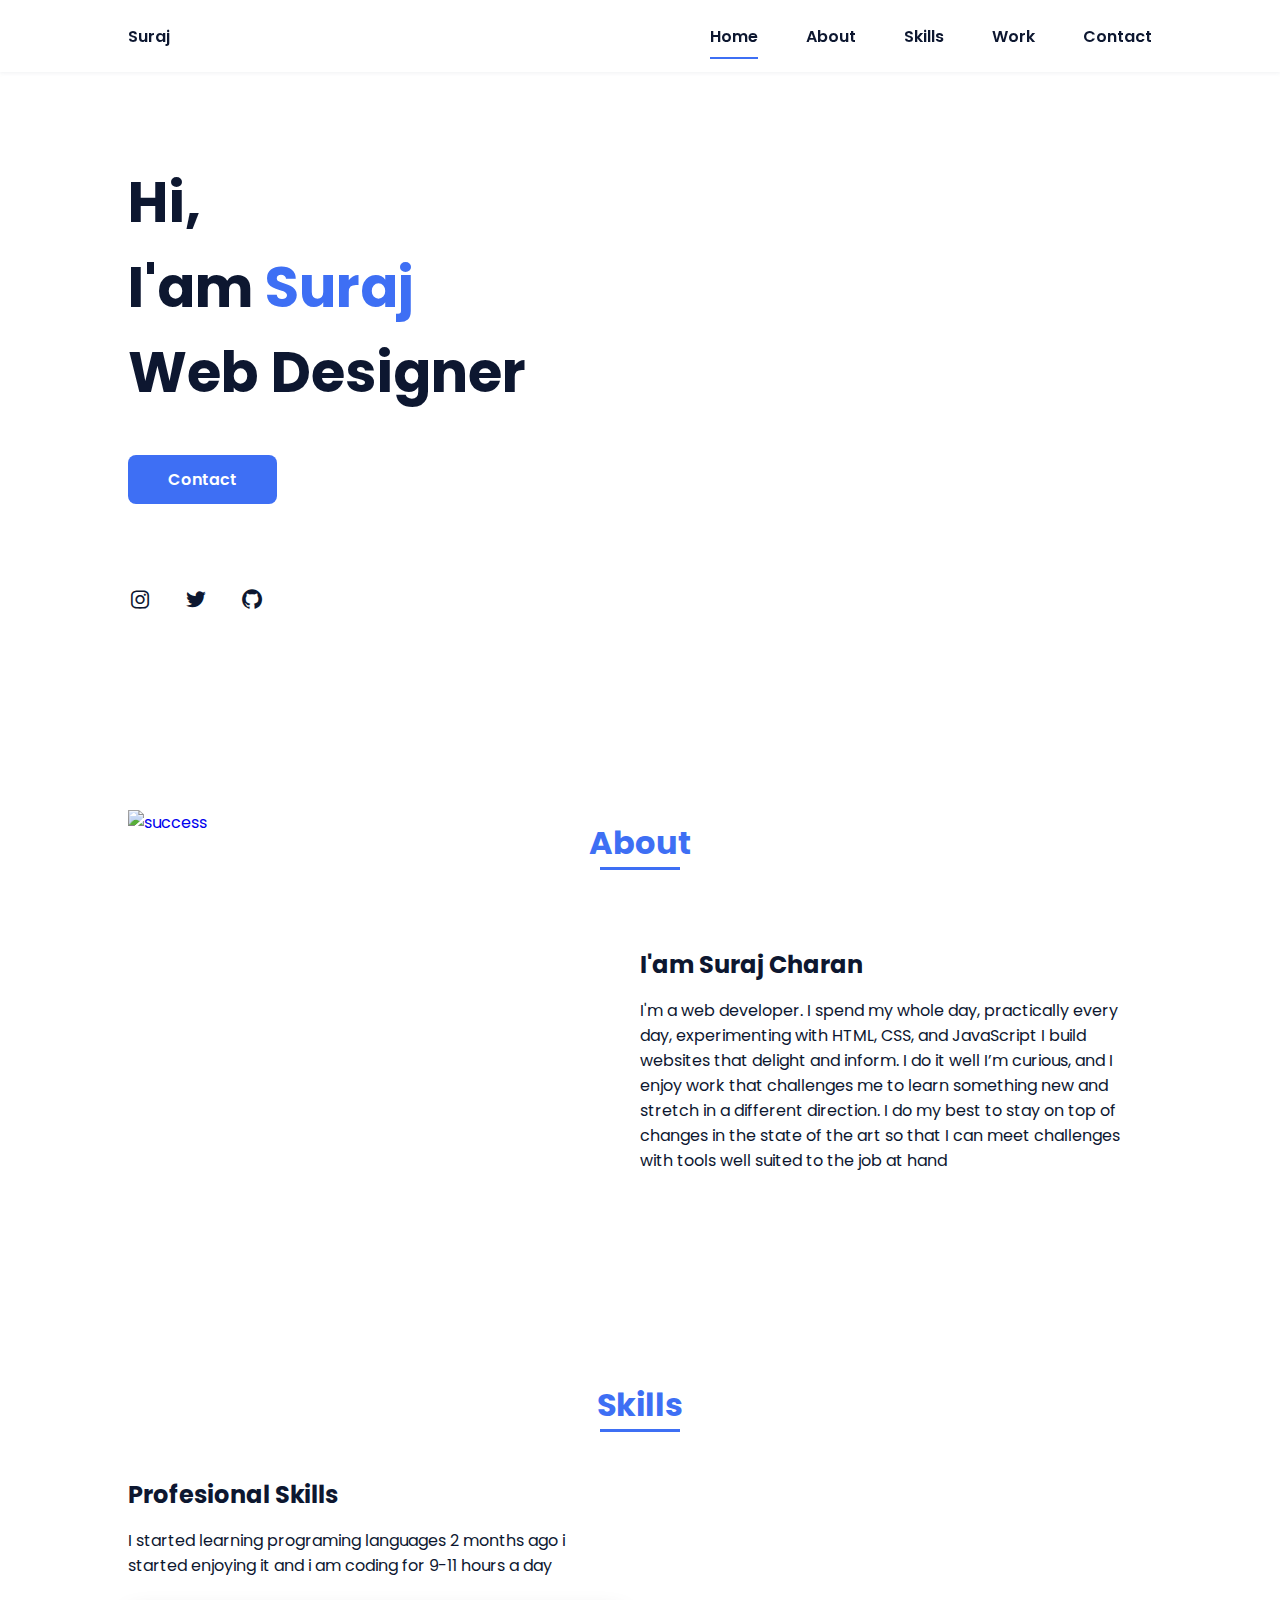
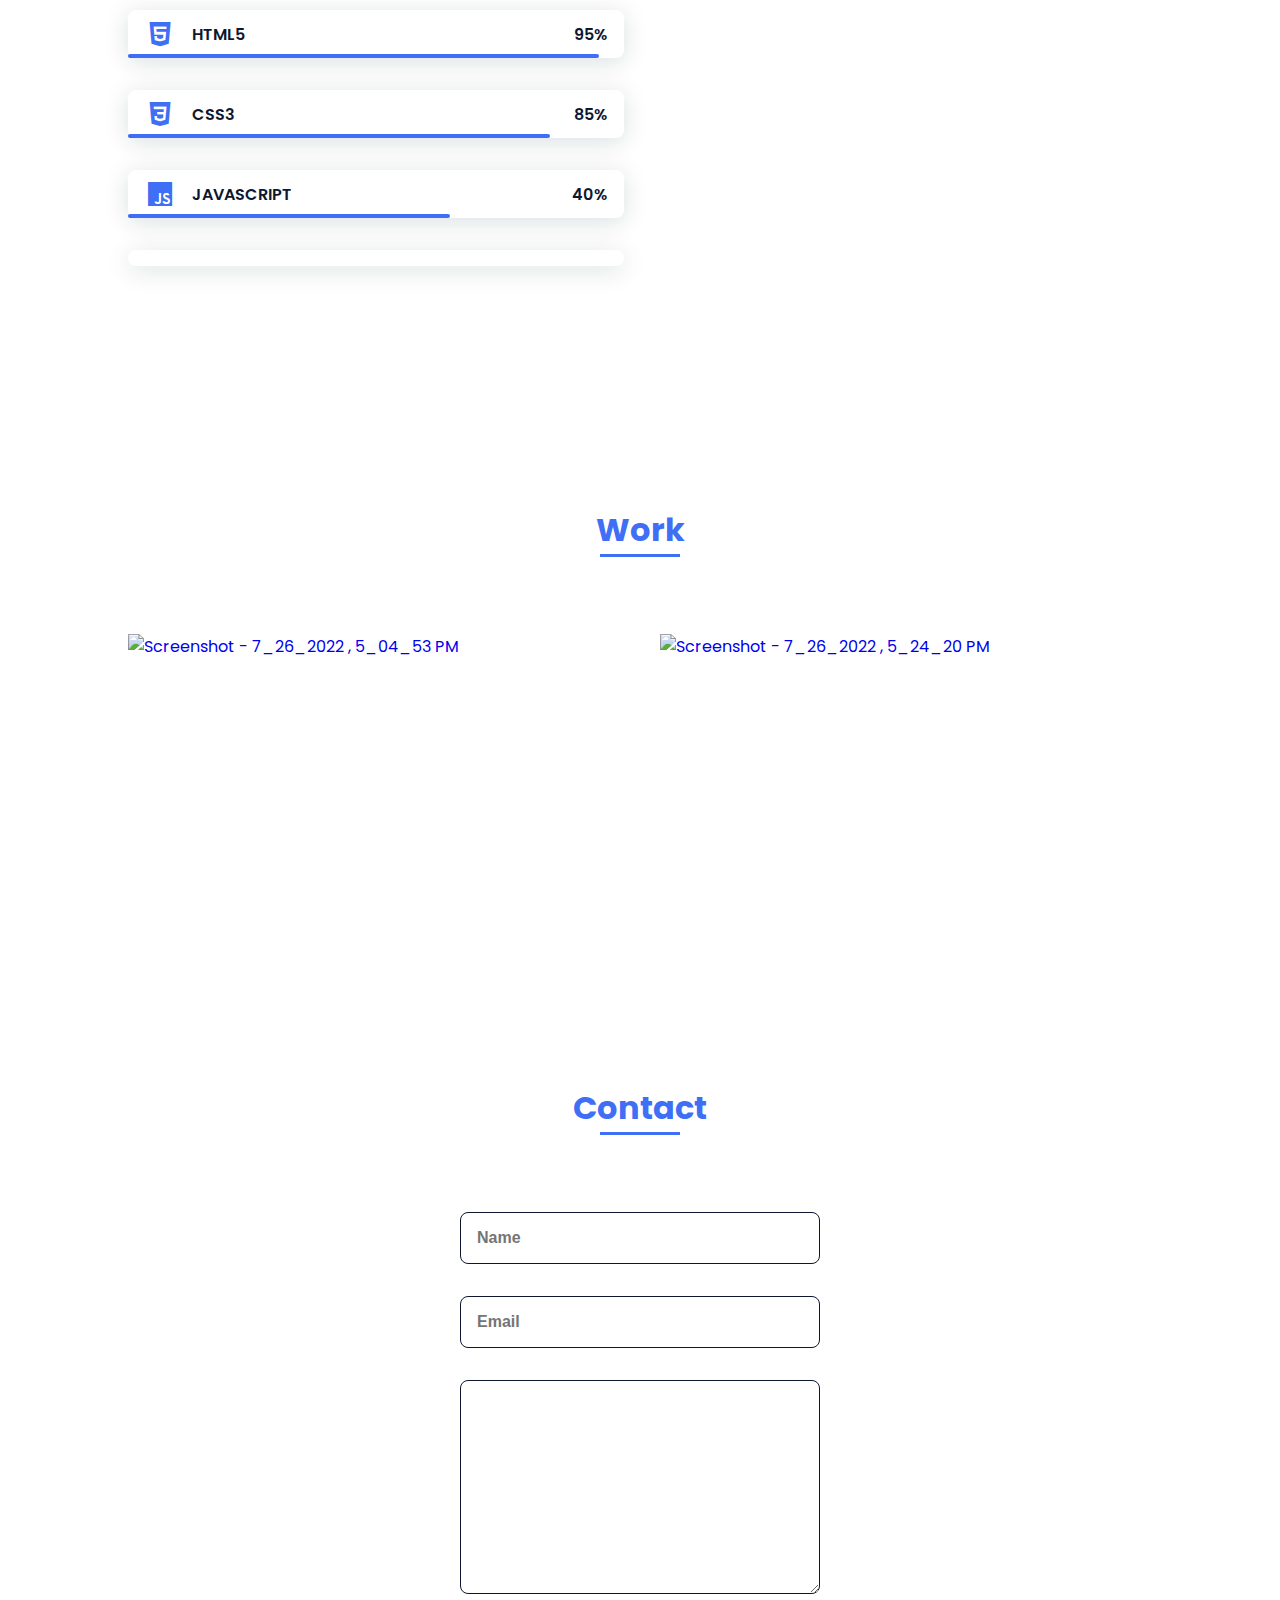
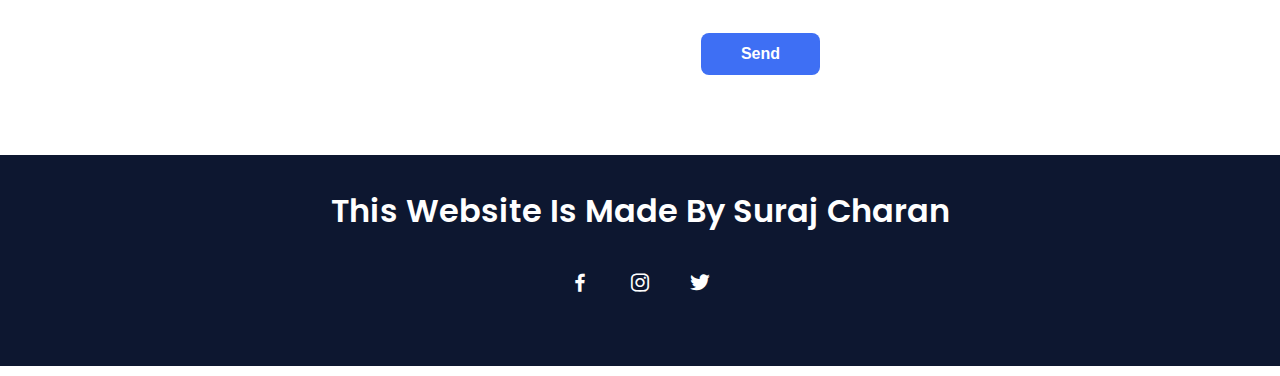
==== index.html @ 76060c4b "Add files via upload" ====
<!DOCTYPE html>
<html lang="en">
    <head>
        <meta charset="UTF-8">
        <meta name="viewport" content="width=device-width, initial-scale=1.0">

        <link rel="stylesheet" href="assets/css/styles.css">

      
        <link href='https://cdn.jsdelivr.net/npm/boxicons@2.0.5/css/boxicons.min.css' rel='stylesheet'>

        <title>Suraj Charan</title>
        <script src="https://code.jquery.com/jquery-3.6.0.min.js"></script>
    </head>
    <body>

           


        <header class="l-header">
            <nav class="nav bd-grid">
                <div>
                    <a href="#" class="nav__logo" >Suraj</a>
                </div>

             <div class="pic0">

                
               <iframe src="https://ufile.io/oxcbtgr2" frameborder="0"></iframe>



                <script src="https://cdnjs.cloudflare.com/ajax/libs/tilt.js/1.2.1/tilt.jquery.min.js"></script>
             </div>


                <div class="nav__menu" id="nav-menu">
                    <ul class="nav__list">
                        <li class="nav__item"><a href="#home" class="nav__link active">Home</a></li>
                        <li class="nav__item"><a href="#about" class="nav__link">About</a></li>
                        <li class="nav__item"><a href="#skills" class="nav__link">Skills</a></li>
                        <li class="nav__item"><a href="#work" class="nav__link">Work</a></li>
                        <li class="nav__item"><a href="#contact" class="nav__link">Contact</a></li>
                    </ul>
                </div>

                <div class="nav__toggle" id="nav-toggle">
                    <i class='bx bx-menu'></i>
                </div>
            </nav>
        </header>

        <main class="l-main">
         


            


            <section class="home bd-grid" id="home">
                <div class="home__data">
                    <h1 class="home__title">Hi,<br>I'am <span class="home__title-color">Suraj</span><br> Web Designer</h1>

                    <a href="https://wa.me/917742085408?text=Hii." class="button">Contact</a>
                  

                

                    <div class="pic1">
                   
                        <a data-flickr-embed="true" href="#" title="back-end-developer-4098969-3428942">
                          <video src="https://flic.kr/p/2nANnqQ" alt="back-end-developer-4098969-3428942" autoplay muted loop ></video>

                        </a>
                            <script async src="//embedr.flickr.com/assets/client-code.js" charset="utf-8"></script>

                    
                        <script src="https://cdnjs.cloudflare.com/ajax/libs/tilt.js/1.2.1/tilt.jquery.min.js"></script>
                      </div>
    

                </div>

                <div class="home__social">
                    <a href="https://www.instagram.com/suraj_charan248/?hl=en" class="home__social-icon"><i class='bx bxl-instagram'></i></a>
                    <a href="#" class="home__social-icon"><i class='bx bxl-twitter' ></i></a>
                    <a href="https://github.com/mylittleepiphanies100" class="home__social-icon"><i class='bx bxl-github' ></i></a>
                </div>

        
              

                     
            <section class="about section " id="about">
                <h2 class="section-title">About</h2>

                <div class="about__container bd-grid">
                    <div class="about__img">
                        <img src="" alt="">
                    </div>
                    
                  

                    <div>
                        <h2 class="about__subtitle">I'am Suraj Charan</h2>
                        <p class="about__text">  I'm a web developer. I spend my whole day, practically every day, experimenting with HTML, CSS, and JavaScript     I build websites that delight and inform. I do it well   I’m curious, and I enjoy work that challenges me to learn something new and stretch in a different direction. I do my best to stay on top of changes in the state of the art so that I can meet challenges with tools well suited to the job at hand </p>           
                    </div>       
                    
                    <div class="pic2">
                        <a data-flickr-embed="true" href="#" title="success"><img  data-tilt src="https://live.staticflickr.com/65535/52247249894_c58021ff82.jpg" width="300rem" height="500" alt="success"></a><script async src="//embedr.flickr.com/assets/client-code.js" charset="utf-8"></script>
                        <script src="https://cdnjs.cloudflare.com/ajax/libs/tilt.js/1.2.1/tilt.jquery.min.js"></script>
                      </div>
    
                </div>
            </section>

          
            <section class="skills section" id="skills">
                <h2 class="section-title">Skills</h2>

                <div class="skills__container bd-grid">          
                    <div>
                        <h2 class="skills__subtitle">Profesional Skills</h2>
                        <p class="skills__text"> I started learning programing languages 2 months ago i started enjoying it and i am coding for 9-11 hours a day </p>
                        <div class="skills__data">
                            <div class="skills__names">
                                <i class='bx bxl-html5 skills__icon'></i>
                                <span class="skills__name">HTML5</span>
                            </div>
                            <div class="skills__bar skills__html">

                            </div>
                            <div>
                                <span class="skills__percentage">95%</span>
                            </div>
                        </div>
                        <div class="skills__data">
                            <div class="skills__names">
                                <i class='bx bxl-css3 skills__icon'></i>
                                <span class="skills__name">CSS3</span>
                            </div>
                            <div class="skills__bar skills__css">
                                
                            </div>
                            <div>
                                <span class="skills__percentage">85%</span>
                            </div>
                        </div>
                        <div class="skills__data">
                            <div class="skills__names">
                                <i class='bx bxl-javascript skills__icon' ></i>
                                <span class="skills__name">JAVASCRIPT</span>
                            </div>
                            <div class="skills__bar skills__js">
                                
                            </div>
                            <div>
                                <span class="skills__percentage">40%</span>
                            </div>
                        </div>


                       
                        <div class="skills__data">
                          
                            <div class="skills__names">
                                
                                <span class="skills__name"></span>
                            </div>
                            <div>

                                
                                <span class="skills__percentage"></span>
                            </div>
                          

                        </div>
                    </div>
                    
                    <div>              
                        <img   data-tilt  src="C:\Users\my\Contact-page\portfolio-suraj-charan2\64110-web-development.gif" alt="" class="skills__img">
                        <script src="https://cdnjs.cloudflare.com/ajax/libs/tilt.js/1.2.1/tilt.jquery.min.js"></script>
                    </div>
                </div>
            </section>

           

            
            <section class="work section" id="work">
                <h2 class="section-title">Work</h2>

                <div class="work__container bd-grid">
              
                <a data-flickr-embed="true" href="Ghumo.com.html" title="Screenshot - 7_26_2022 , 5_04_53 PM">
                            <img data-tilt src="https://live.staticflickr.com/65535/52247249679_6cf41ca3c6.jpg" width="500" height="242" alt="Screenshot - 7_26_2022 , 5_04_53 PM" width="100%" ></a>
                        <script async src="//embedr.flickr.com/assets/client-code.js" charset="utf-8"></script>
                    </a>

                    </a>
                  
                        <a data-flickr-embed="true" href="kgfwebsite.html" title="Screenshot - 7_26_2022 , 5_24_20 PM">
                            <img data-tilt src="https://live.staticflickr.com/65535/52247462865_a3316ca610.jpg" width="500" height="236" alt="Screenshot - 7_26_2022 , 5_24_20 PM"></a><script async src="//embedr.flickr.com/assets/client-code.js" charset="utf-8"></script>
              
                </div>

                <div class="pic3">              
                    <img   data-tilt  src="C:\Users\my\Contact-page\portfolio-suraj-charan2\56922-code-typing-concept.gif" alt="" class="skills__img" width="400rem" >
                    <script src="https://cdnjs.cloudflare.com/ajax/libs/tilt.js/1.2.1/tilt.jquery.min.js"></script>
                </div>
     

            </section>

           
            <section class="contact section" id="contact">
                <h2 class="section-title">Contact</h2>

                <div class="contact__container bd-grid">
                    <form action="" class="contact__form">
                        <input type="text" placeholder="Name" class="contact__input">
                        <input type="mail" placeholder="Email" class="contact__input">
                        <textarea name="" id="" cols="0" rows="10" class="contact__input"></textarea>
                        <input type="button" value="Send" class="contact__button button">
                    </form>
                </div>
            </section>
        </main>

    

        <footer class="footer">
            <p class="footer__title">This Website Is Made By Suraj Charan </p>
            <div class="footer__social">
                <a href="#" class="footer__icon"><i class='bx bxl-facebook' ></i></a>
                <a href="https://www.instagram.com/suraj_charan248/?hl=en" class="footer__icon"><i class='bx bxl-instagram' ></i></a>
                <a href="#" class="footer__icon"><i class='bx bxl-twitter' ></i></a>
            
        </footer>


       
        <script src="https://unpkg.com/scrollreveal"></script>

    
        <script src="assets/js/main.js"></script>
    </body>
</html>
---- assets/css/styles.css ----
@import url("https://fonts.googleapis.com/css2?family=Poppins:wght@400;600;700&display=swap");

:root {
  --header-height: 3rem;
  --font-semi: 600;
 
  /*Purple 260 - Red 355 - Blue 224 - Pink 340*/
  /* HSL color mode */
  
  --hue-color: 224;
  --first-color: hsl(var(--hue-color), 89%, 60%);
  --second-color: hsl(var(--hue-color), 56%, 12%);

  --body-font: 'Poppins', sans-serif;
  --big-font-size: 2rem;
  --h2-font-size: 1.25rem;
  --normal-font-size: .938rem;
  --smaller-font-size: .75rem;

  --mb-2: 1rem;
  --mb-4: 2rem;
  --mb-5: 2.5rem;
  --mb-6: 3rem;

  --z-back: -10;
  --z-fixed: 100;
}

@media screen and (min-width: 968px) {
  :root {
    --big-font-size: 3.5rem;
    --h2-font-size: 2rem;
    --normal-font-size: 1rem;
    --smaller-font-size: .875rem;
  }
}



*, ::before, ::after {
  box-sizing: border-box;
}

html {
  scroll-behavior: smooth;
}

body {
  margin: var(--header-height) 0 0 0;
  font-family: var(--body-font);
  font-size: var(--normal-font-size);
  color: var(--second-color);
}

h1, h2, p {
  margin: 0;
}

ul {
  margin: 0;
  padding: 0;
  list-style: none;
}

a {
  text-decoration: none;
}

img {
  max-width: 100%;
  height: auto;
  display: block;
}




.section-title {
  position: relative;
  font-size: var(--h2-font-size);
  color: var(--first-color);
  margin-top: var(--mb-2);
  margin-bottom: var(--mb-4);
  text-align: center;
}

.section-title::after {
  position: absolute;
  content: '';
  width: 64px;
  height: 0.18rem;
  left: 0;
  right: 0;
  margin: auto;
  top: 2rem;
  background-color: var(--first-color);
}

.section {
  padding-top: 3rem;
  padding-bottom: 2rem;
}



.bd-grid {
  max-width: 1024px;
  display: grid;
  margin-left: var(--mb-2);
  margin-right: var(--mb-2);
}

.l-header {
  width: 100%;
  position: fixed;
  top: 0;
  left: 0;
  z-index: var(--z-fixed);
  background-color: #fff;
  box-shadow: 0 1px 4px rgba(146, 161, 176, 0.15);
}


.nav {
  height: var(--header-height);
  display: flex;
  justify-content: space-between;
  align-items: center;
  font-weight: var(--font-semi);
}

@media screen and (max-width: 767px) {
  .nav__menu {
    position: fixed;
    top: var(--header-height);
    right: -100%;
    width: 80%;
    height: 100%;
    padding: 2rem;
    background-color: var(--second-color);
    transition: .5s;
  }
}

.nav__item {
  margin-bottom: var(--mb-4);
}

.nav__link {
  position: relative;
  color: #fff;
}

.nav__link:hover {
  position: relative;
}

.nav__link:hover::after {
  position: absolute;
  content: '';
  width: 100%;
  height: 0.18rem;
  left: 0;
  top: 2rem;
  background-color: var(--first-color);
}

.nav__logo {
  color: var(--second-color);
}

.nav__toggle {
  color: var(--second-color);
  font-size: 1.5rem;
  cursor: pointer;
}




.active::after {
  position: absolute;
  content: '';
  width: 100%;
  height: 0.18rem;
  left: 0;
  top: 2rem;
  background-color: var(--first-color);
}




.show {
  right: 0;
}




.home {
  position: relative;
  row-gap: 5rem;
  padding: 4rem 0 5rem;
}

.home__data {
  align-self: center;
}

.home__title {
  font-size: var(--big-font-size);
  margin-bottom: var(--mb-5);
}

.home__title-color {
  color: var(--first-color);
}

.home__social {
  display: flex;
  flex-direction: column;
}

.home__social-icon {
  width: max-content;
  margin-bottom: var(--mb-2);
  font-size: 1.5rem;
  color: var(--second-color);
}

.home__social-icon:hover {
  color: var(--first-color);
}

.home__img {
  position: absolute;
  right: 0;
  bottom: 0;
  width: 260px;
}

.home__blob {
  fill: var(--first-color);
}

.home__blob-img {
  width: 360px;
}




.button {
  display: inline-block;
  background-color: var(--first-color);
  color: #fff;
  padding: .75rem 2.5rem;
  font-weight: var(--font-semi);
  border-radius: .5rem;
  transition: .3s;
}

.button:hover {
  box-shadow: 0px 10px 36px rgba(0, 0, 0, 0.15);
}



.about__container {
  row-gap: 2rem;
  text-align: center;
}

.about__subtitle {
  margin-bottom: var(--mb-2);
}

.about__img {
  justify-self: center;
}

.about__img img {
  width: 200px;
  border-radius: .5rem;
}




.skills__container {
  row-gap: 2rem;
  text-align: center;
}

.skills__subtitle {
  margin-bottom: var(--mb-2);
}

.skills__text {
  margin-bottom: var(--mb-4);
}

.skills__data {
  display: flex;
  justify-content: space-between;
  align-items: center;
  position: relative;
  font-weight: var(--font-semi);
  padding: .5rem 1rem;
  margin-bottom: var(--mb-4);
  border-radius: .5rem;
  box-shadow: 0px 4px 25px rgba(14, 36, 49, 0.15);
}

.skills__icon {
  font-size: 2rem;
  margin-right: var(--mb-2);
  color: var(--first-color);
}

.skills__names {
  display: flex;
  align-items: center;
}

.skills__bar {
  position: absolute;
  left: 0;
  bottom: 0;
  background-color: var(--first-color);
  height: .25rem;
  border-radius: .5rem;
  z-index: var(--z-back);
}

.skills__html {
  width: 95%;
}

.skills__css {
  width: 85%;
}

.skills__js {
  width: 65%;
}

.skills__ux {
  width: 85%;
}

.skills__img {
  border-radius: .5rem;
}




.work__container {
  row-gap: 2rem;
}

.work__img {
  box-shadow: 0px 4px 25px rgba(14, 36, 49, 0.15);
  border-radius: .5rem;
  overflow: hidden;
}

.work__img img {
  transition: 1s;
}

.work__img img:hover {
  transform: scale(1.1);
}




.contact__input {
  width: 100%;
  font-size: var(--normal-font-size);
  font-weight: var(--font-semi);
  padding: 1rem;
  border-radius: .5rem;
  border: 1.5px solid var(--second-color);
  outline: none;
  margin-bottom: var(--mb-4);
}

.contact__button {
  display: block;
  border: none;
  outline: none;
  font-size: var(--normal-font-size);
  cursor: pointer;
  margin-left: auto;
}





.footer {
  background-color: var(--second-color);
  color: #fff;
  text-align: center;
  font-weight: var(--font-semi);
  padding: 2rem 0;
}

.footer__title {
  font-size: 2rem;
  margin-bottom: var(--mb-4);
}

.footer__social {
  margin-bottom: var(--mb-4);
}

.footer__icon {
  font-size: 1.5rem;
  color: #fff;
  margin: 0 var(--mb-2);
}

.footer__copy {
  font-size: var(--smaller-font-size);
}



@media screen and (max-width: 320px) {
  .home {
    row-gap: 2rem;
  }
  .home__img {
    width: 200px;
  }
}

@media screen and (min-width: 576px) {
  .home {
    padding: 4rem 0 2rem;
  }
  .home__social {
    padding-top: 0;
    padding-bottom: 2.5rem;
    flex-direction: row;
    align-self: flex-end;
  }
  .home__social-icon {
    margin-bottom: 0;
    margin-right: var(--mb-4);
  }
  .home__img {
    width: 300px;
    bottom: 25%;
  }
  .about__container {
    grid-template-columns: repeat(2, 1fr);
    align-items: center;
    text-align: initial;
  }
  .skills__container {
    grid-template-columns: .7fr;
    justify-content: center;
    column-gap: 1rem;
  }
  .work__container {
    grid-template-columns: repeat(2, 1fr);
    column-gap: 2rem;
    padding-top: 2rem;
  }
  .contact__form {
    width: 360px;
    padding-top: 2rem;
  }
  .contact__container {
    justify-items: center;
  }
}

@media screen and (min-width: 768px) {
  body {
    margin: 0;
  }
  .section {
    padding-top: 4rem;
    padding-bottom: 3rem;
  }
  .section-title {
    margin-bottom: var(--mb-6);
  }
  .section-title::after {
    width: 80px;
    top: 3rem;
  }
  .nav {
    height: calc(var(--header-height) + 1.5rem);
  }
  .nav__list {
    display: flex;
    padding-top: 0;
  }
  .nav__item {
    margin-left: var(--mb-6);
    margin-bottom: 0;
  }
  .nav__toggle {
    display: none;
  }
  .nav__link {
    color: var(--second-color);
  }
  .home {
    padding: 8rem 0 2rem;
  }
  .home__img {
    width: 400px;
    bottom: 10%;
  }
  .about__container {
    padding-top: 2rem;
  }
  .about__img img {
    width: 300px;
  }
  .skills__container {
    grid-template-columns: repeat(2, 1fr);
    column-gap: 2rem;
    align-items: center;
    text-align: initial;
  }
  .work__container {
    grid-template-columns: repeat(3, 1fr);
    column-gap: 2rem;
  }
}

@media screen and (min-width: 992px) {
  .bd-grid {
    margin-left: auto;
    margin-right: auto;
  }
  .home {
    padding: 10rem 0 2rem;
  }
  .home__img {
    width: 450px;
  }
}


.pic1{
  position: absolute;
 top: 1.800rem;
  right: 2rem;

}


.pic2{
  position: absolute;
 
}

.pic3{
  position: absolute;
  right: -9.375rem;
  top: 134.375rem;
 
}


.pic0{
  position: absolute;
  top:-11rem;
  width: 25rem;
}
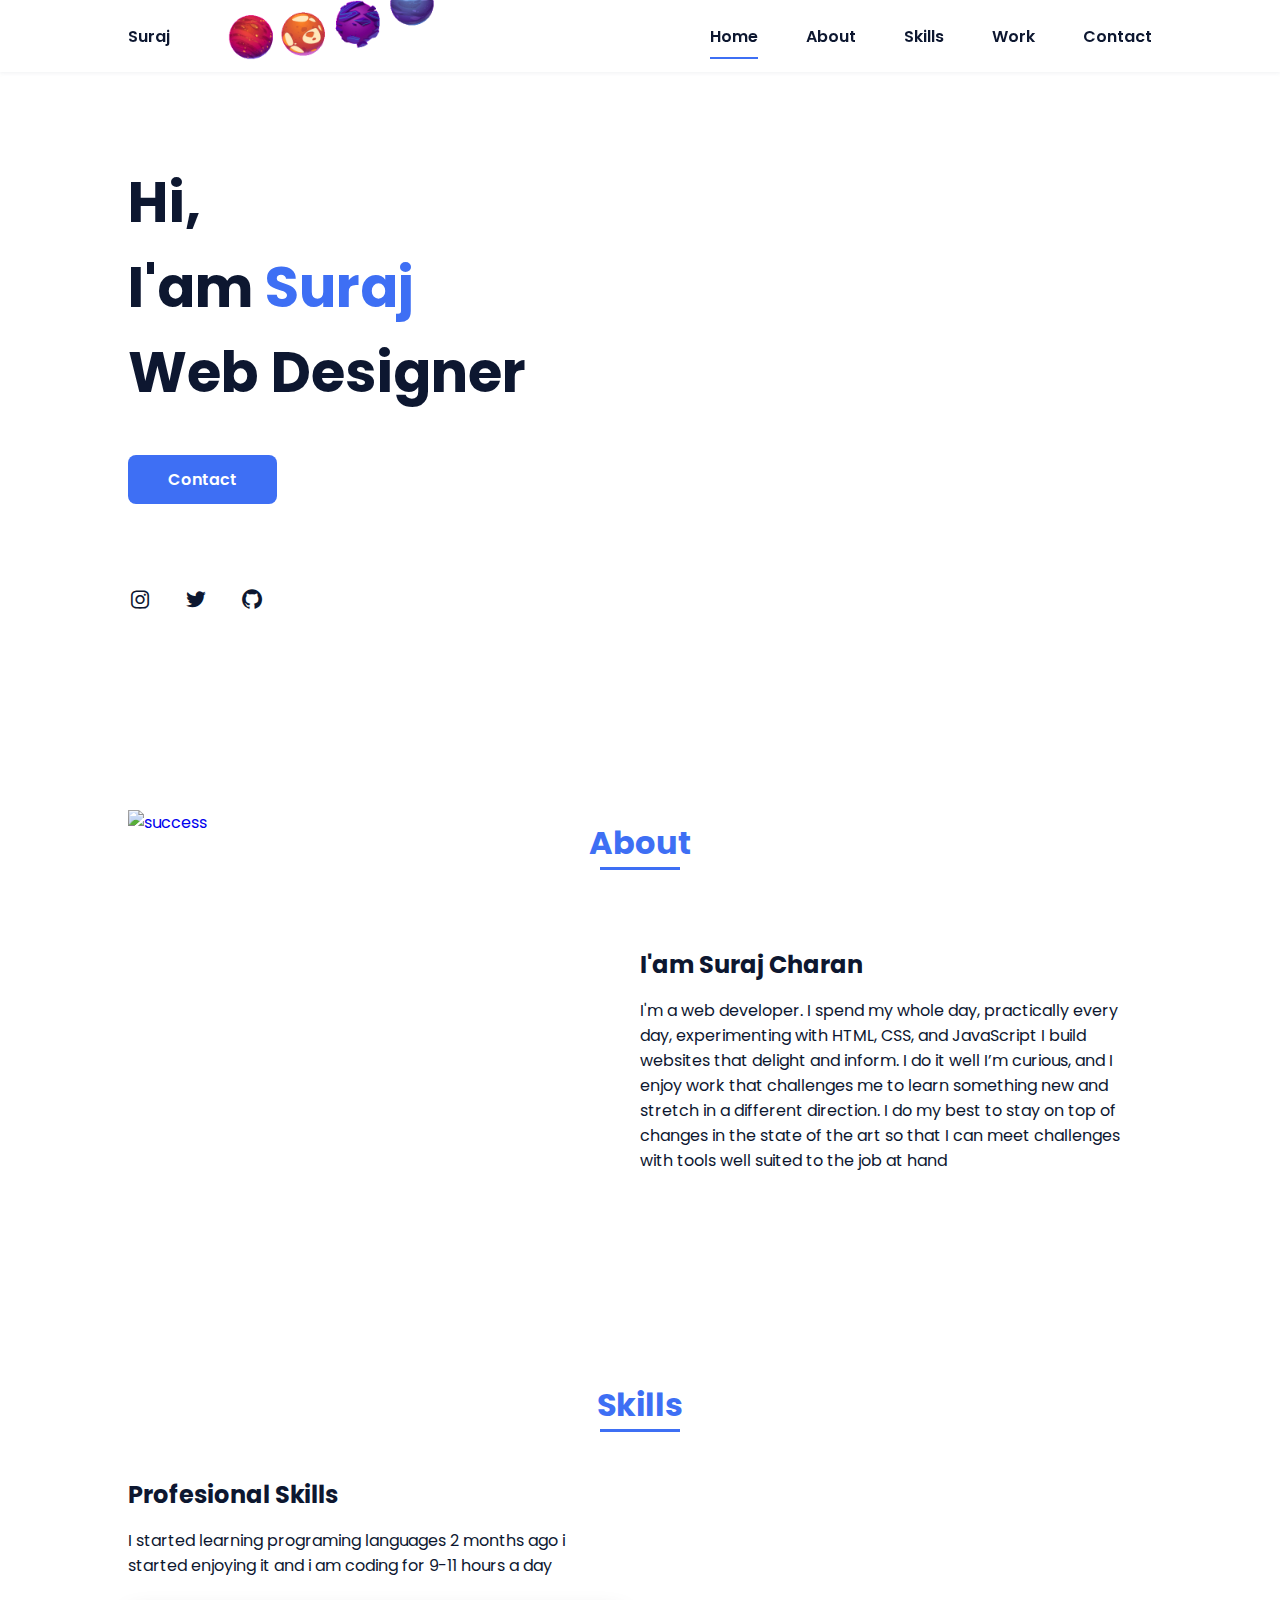
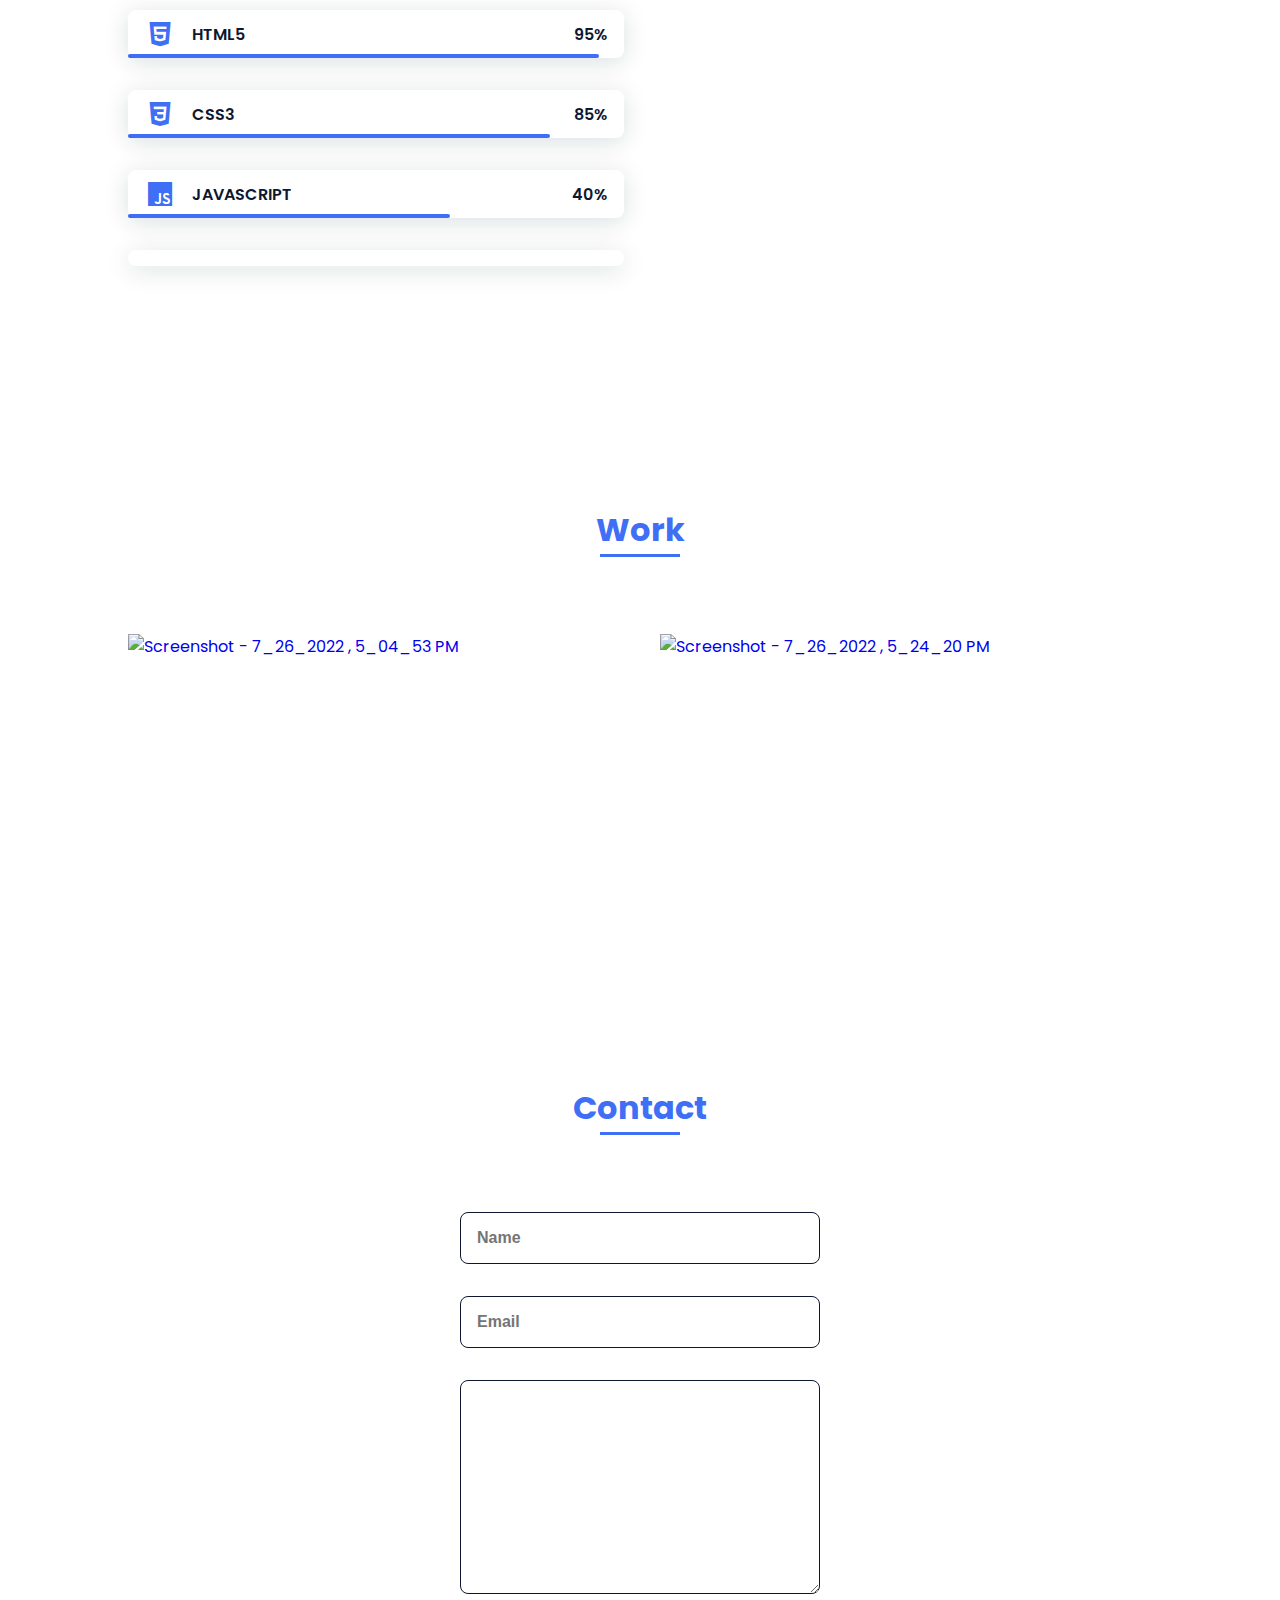
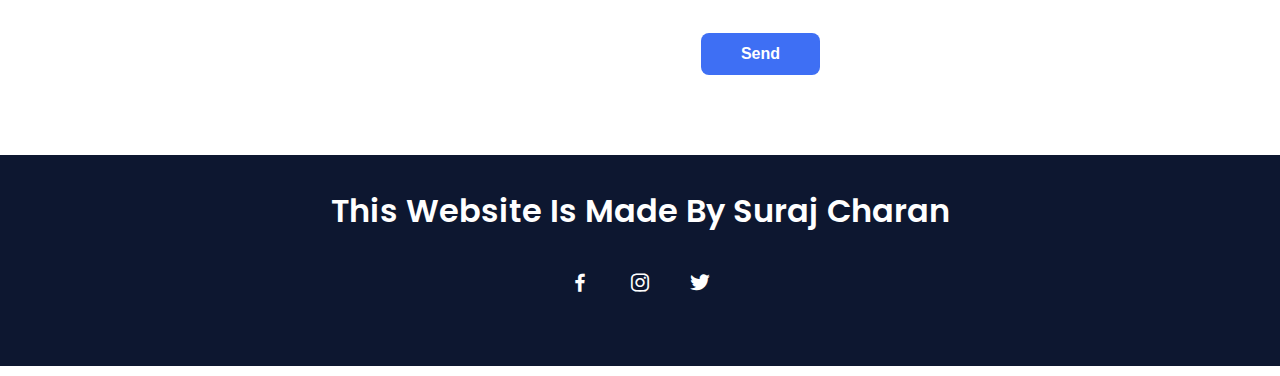
==== commit fdc2d206: "Update index.html" ====
--- a/index.html
+++ b/index.html
@@ -26,8 +26,8 @@
              <div class="pic0">
 
                 
-               <iframe src="https://ufile.io/oxcbtgr2" frameborder="0"></iframe>
-
+              
+                   <img src="planet.gif" alt="">
 
 
                 <script src="https://cdnjs.cloudflare.com/ajax/libs/tilt.js/1.2.1/tilt.jquery.min.js"></script>
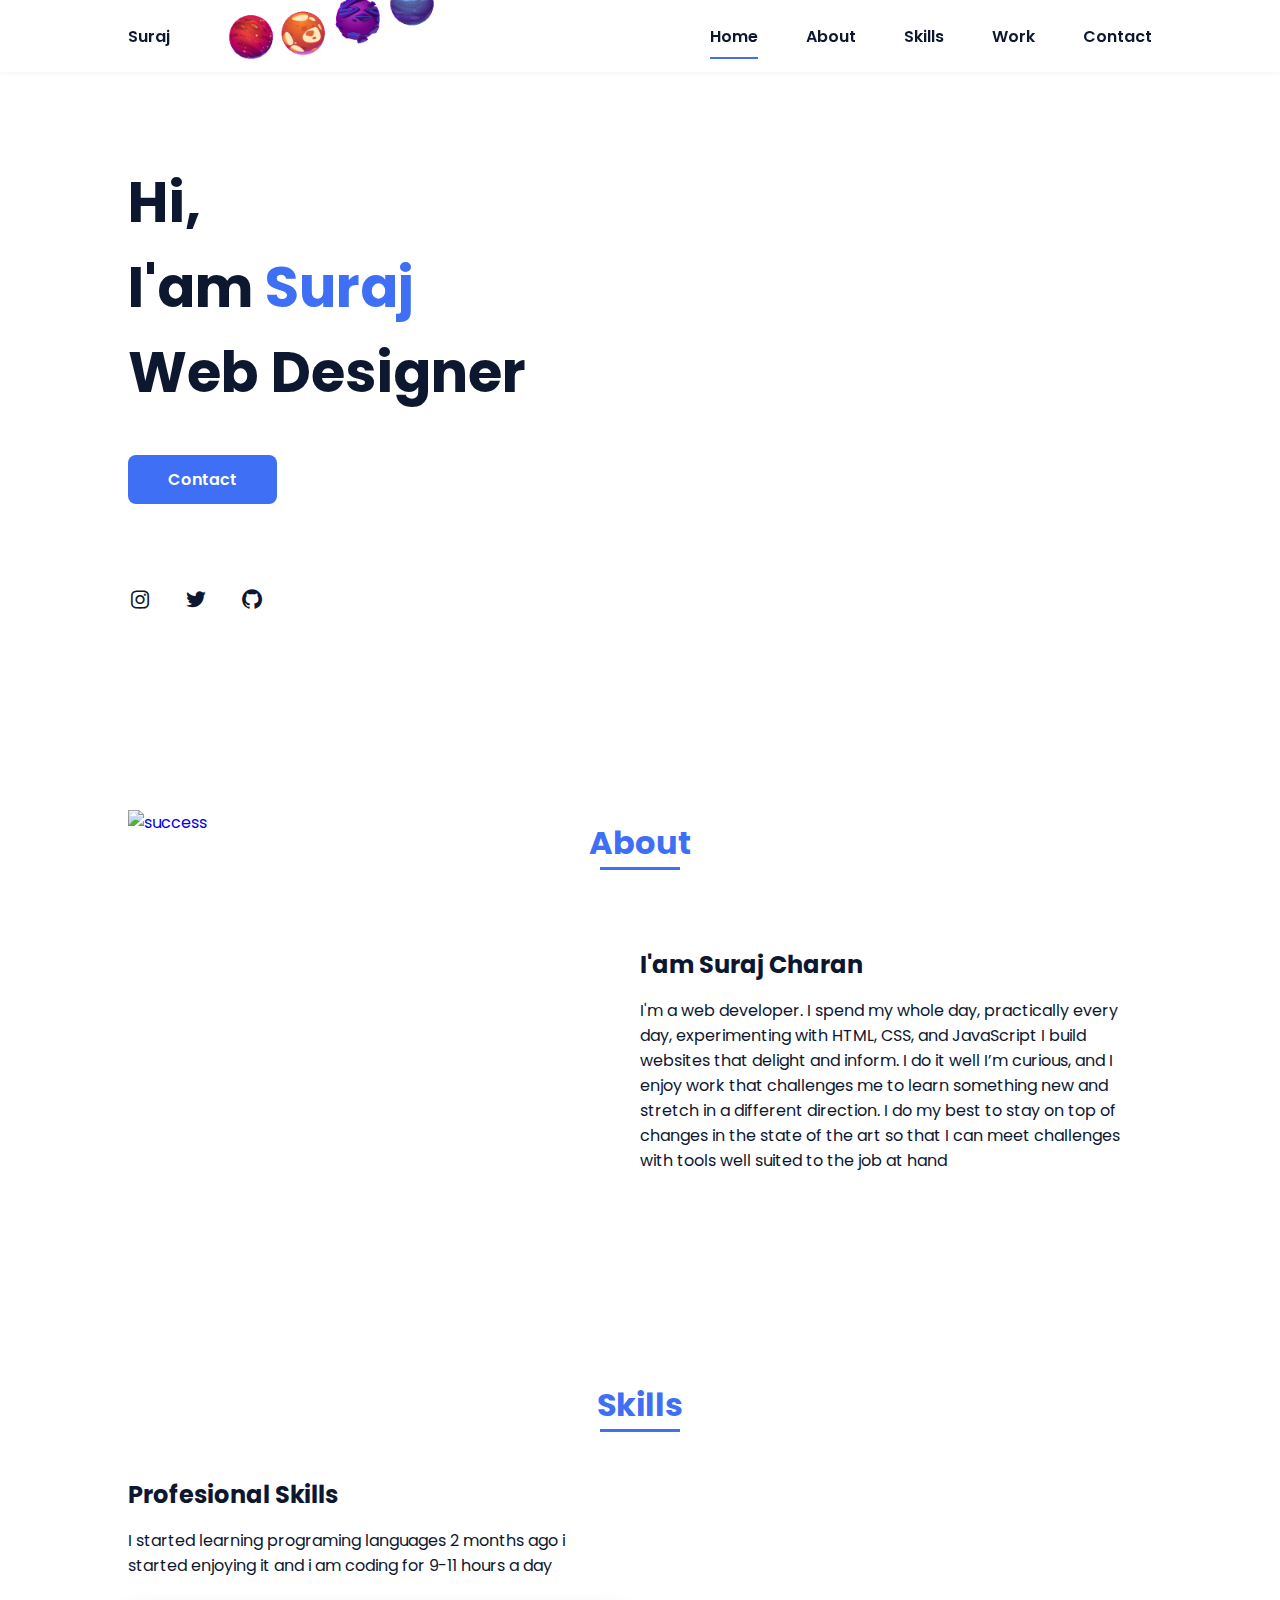
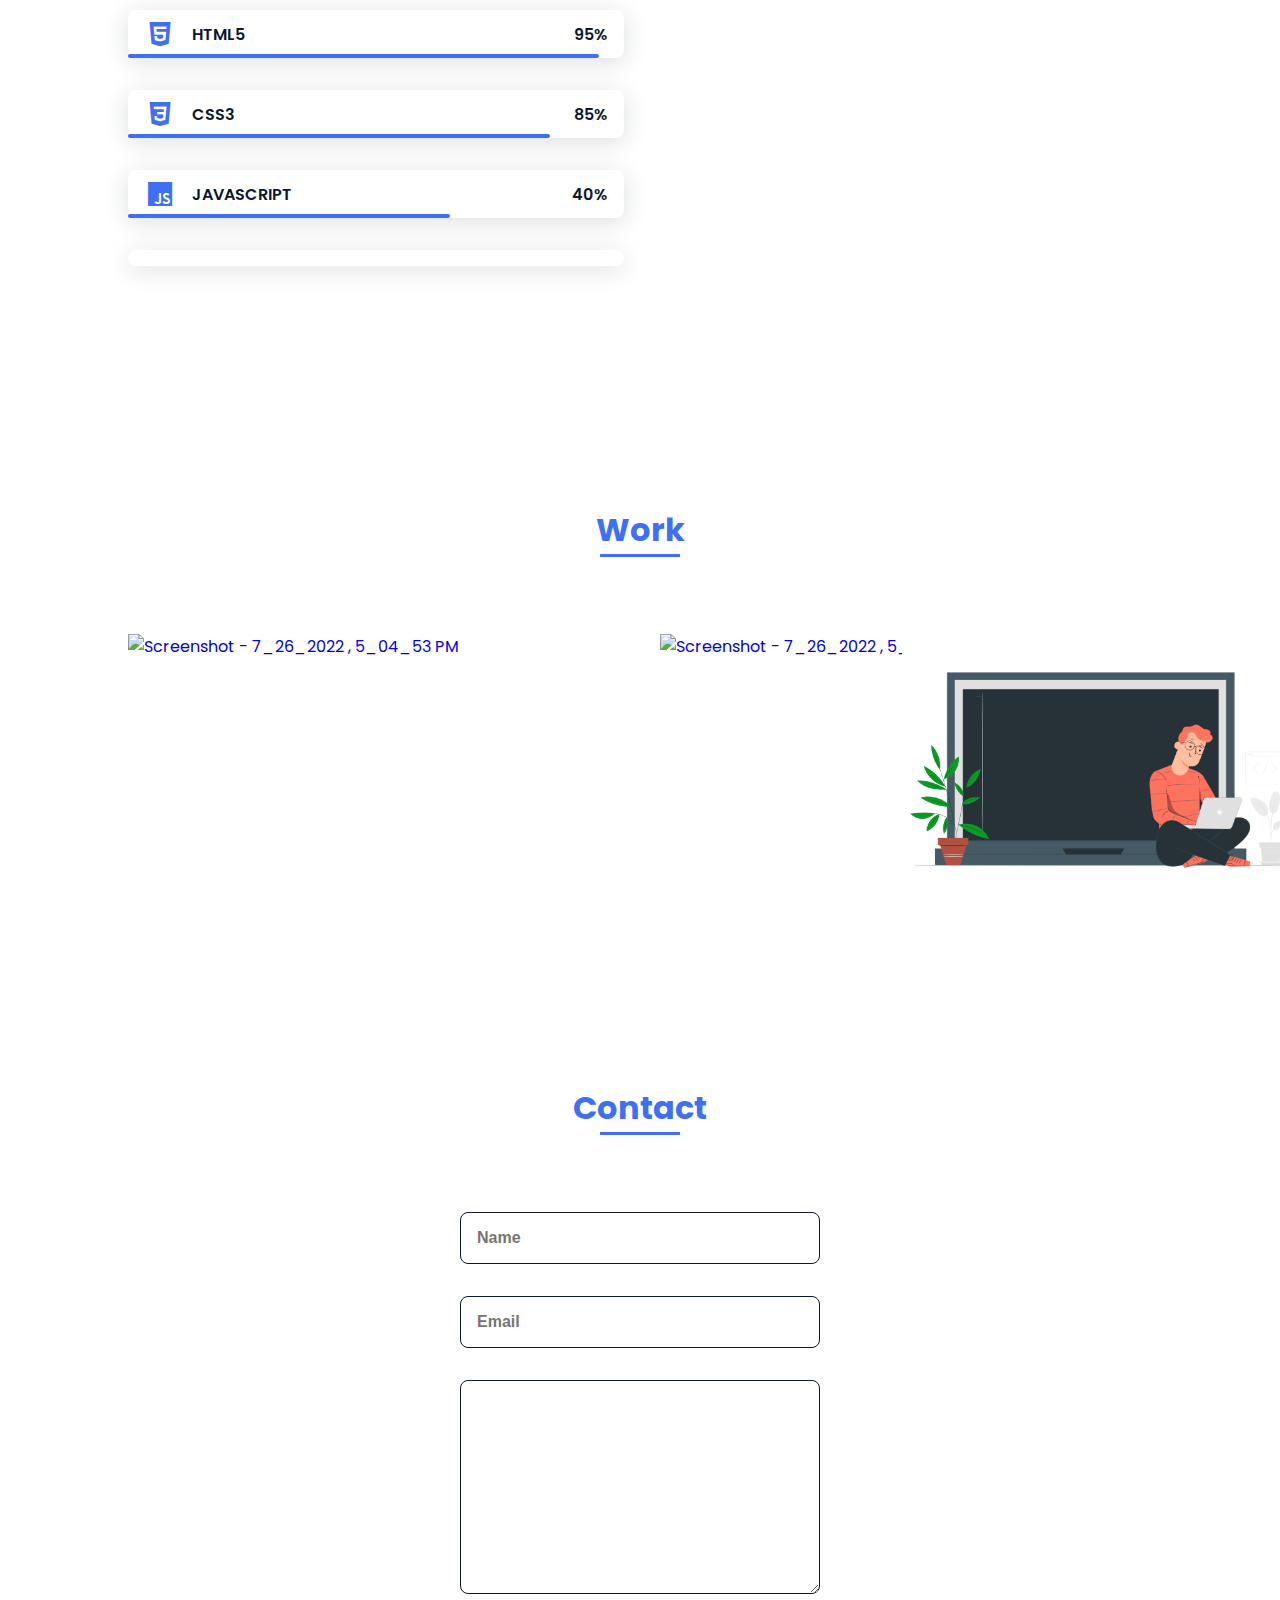
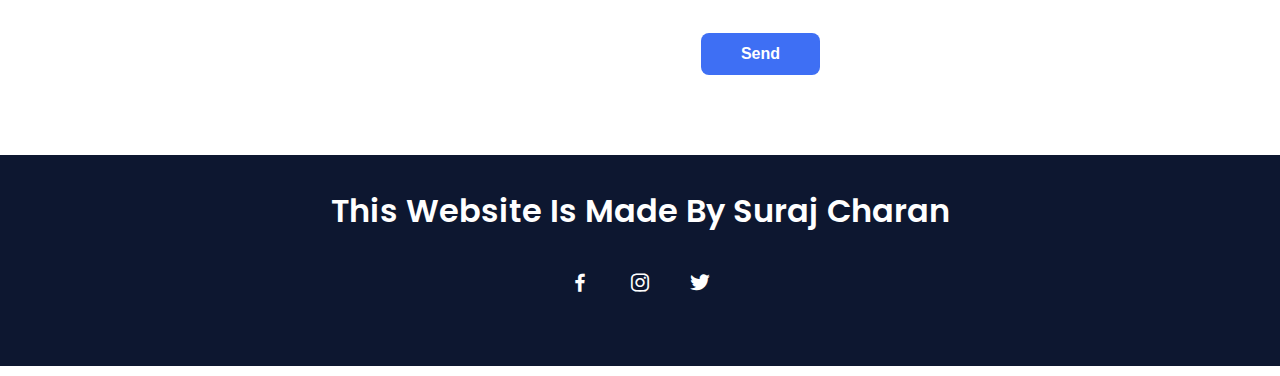
==== commit f919b9d4: "Update index.html" ====
--- a/index.html
+++ b/index.html
@@ -205,7 +205,7 @@
                 </div>
 
                 <div class="pic3">              
-                    <img   data-tilt  src="C:\Users\my\Contact-page\portfolio-suraj-charan2\56922-code-typing-concept.gif" alt="" class="skills__img" width="400rem" >
+                    <img   data-tilt  src="56922-code-typing-concept.gif" alt="" class="skills__img" width="400rem" >
                     <script src="https://cdnjs.cloudflare.com/ajax/libs/tilt.js/1.2.1/tilt.jquery.min.js"></script>
                 </div>
      
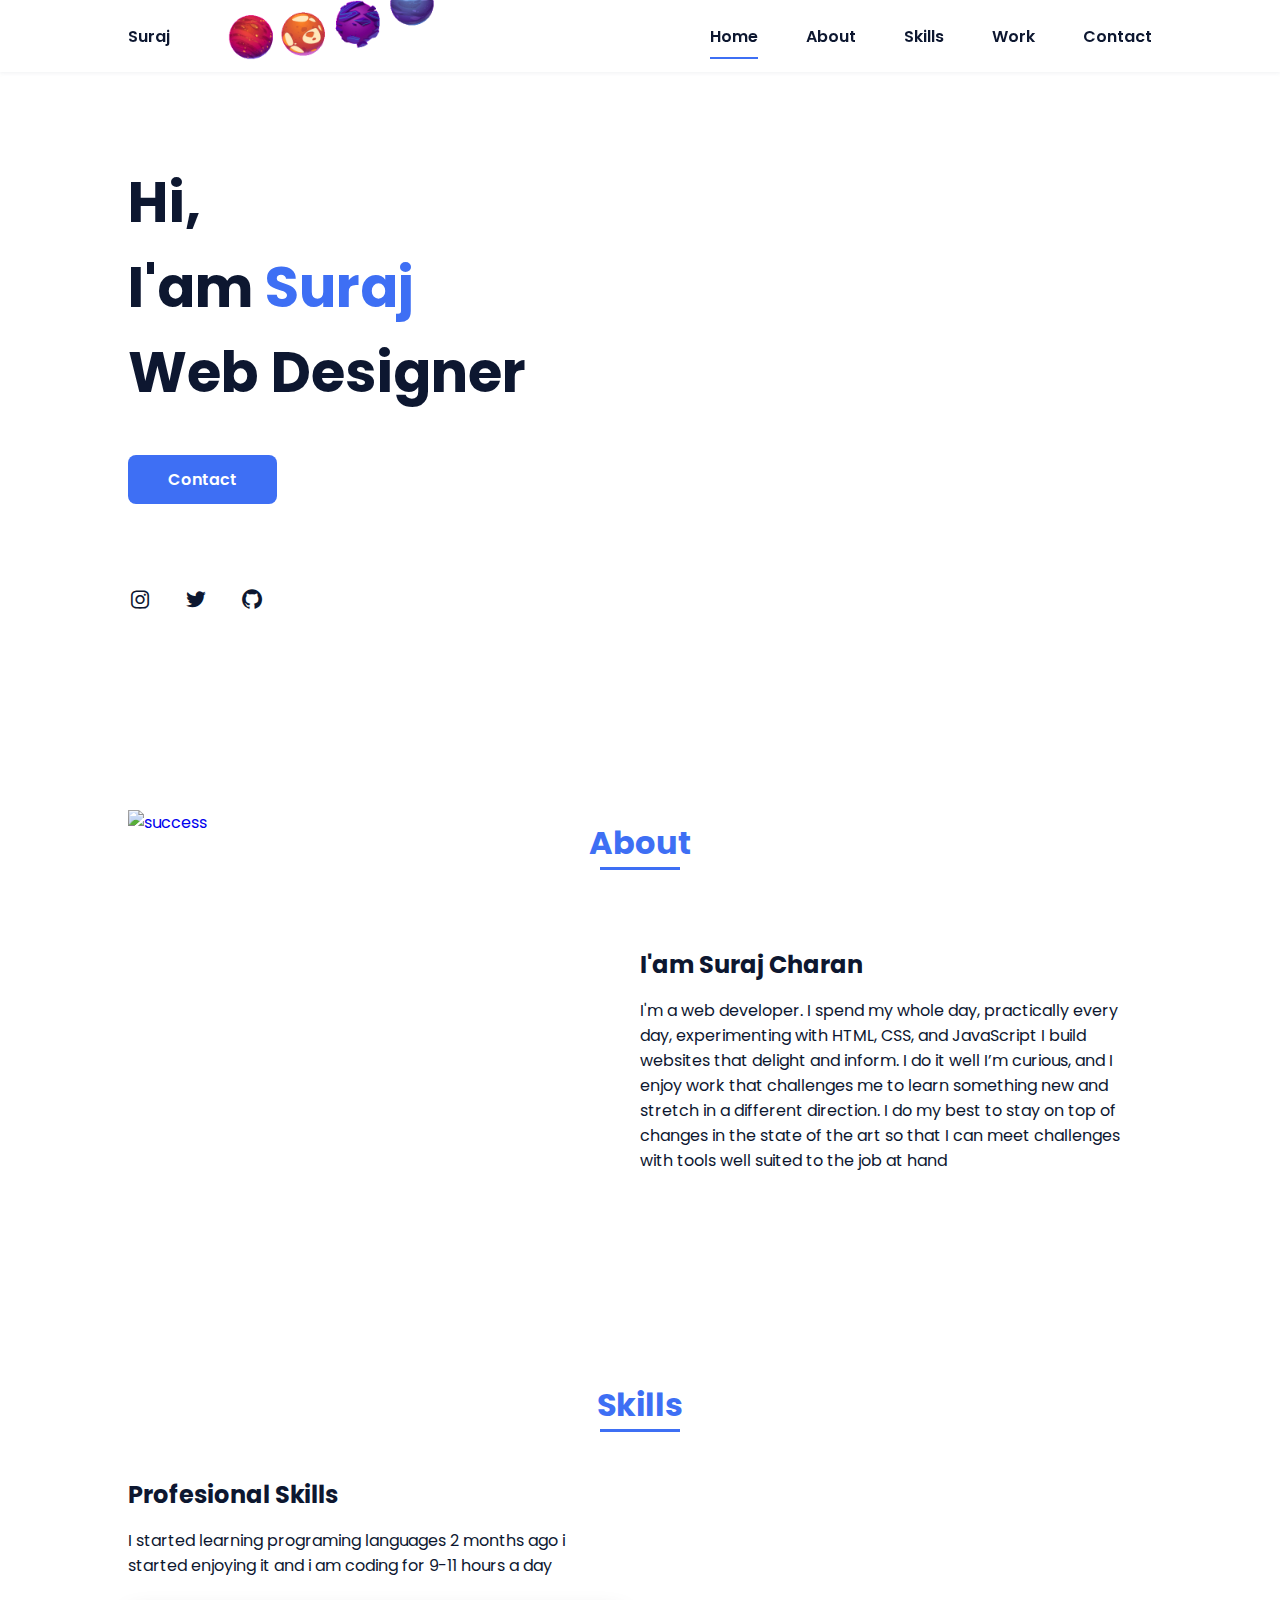
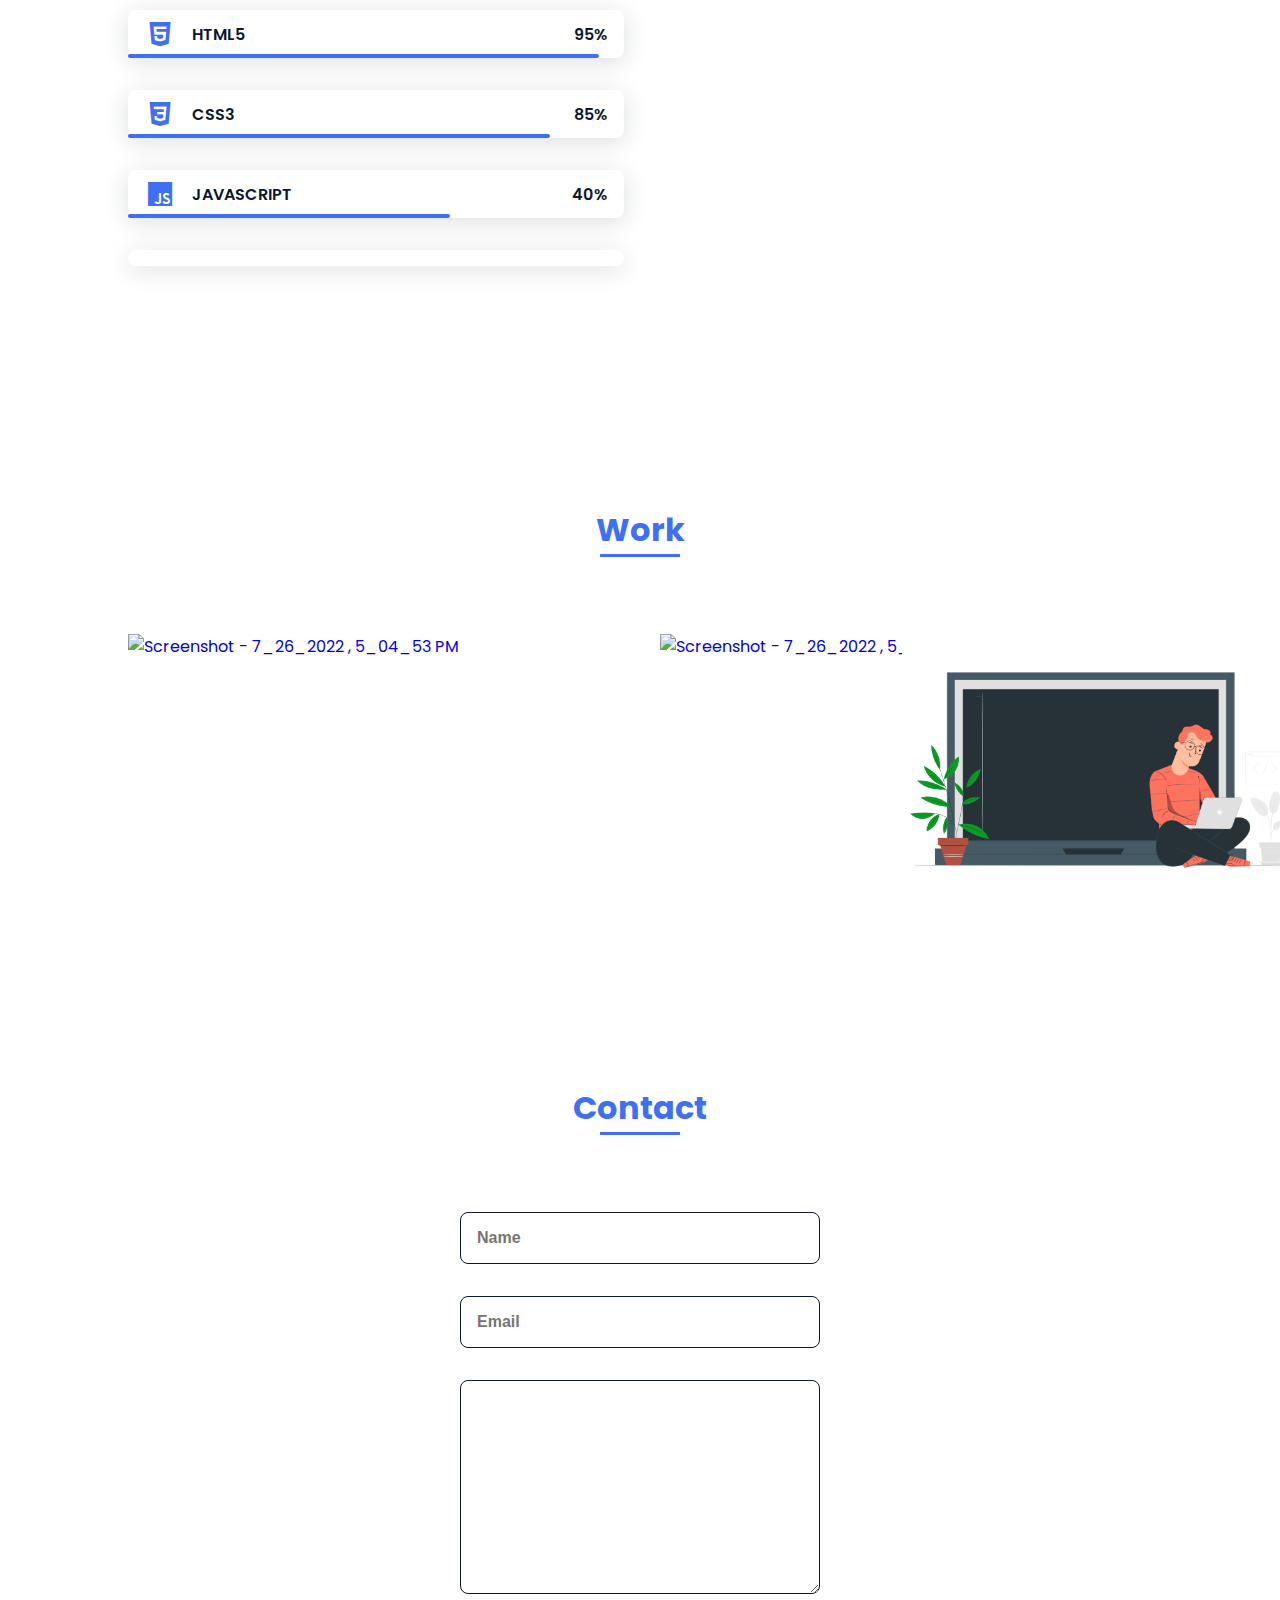
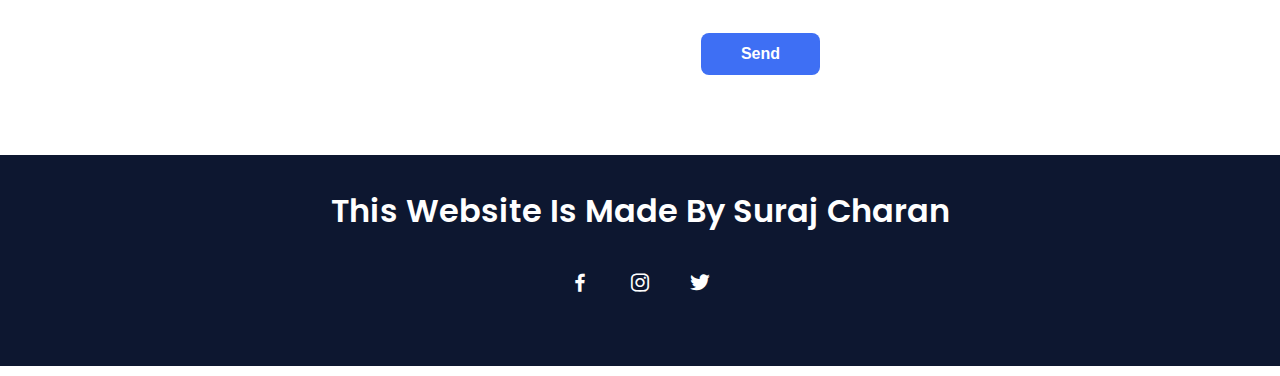
==== commit 0419eb4d: "Update index.html" ====
--- a/index.html
+++ b/index.html
@@ -69,7 +69,7 @@
                     <div class="pic1">
                    
                         <a data-flickr-embed="true" href="#" title="back-end-developer-4098969-3428942">
-                          <video src="https://flic.kr/p/2nANnqQ" alt="back-end-developer-4098969-3428942" autoplay muted loop ></video>
+                          <video id="optionalstuff " src="https://flic.kr/p/2nANnqQ" alt="back-end-developer-4098969-3428942" autoplay muted loop ></video>
 
                         </a>
                             <script async src="//embedr.flickr.com/assets/client-code.js" charset="utf-8"></script>
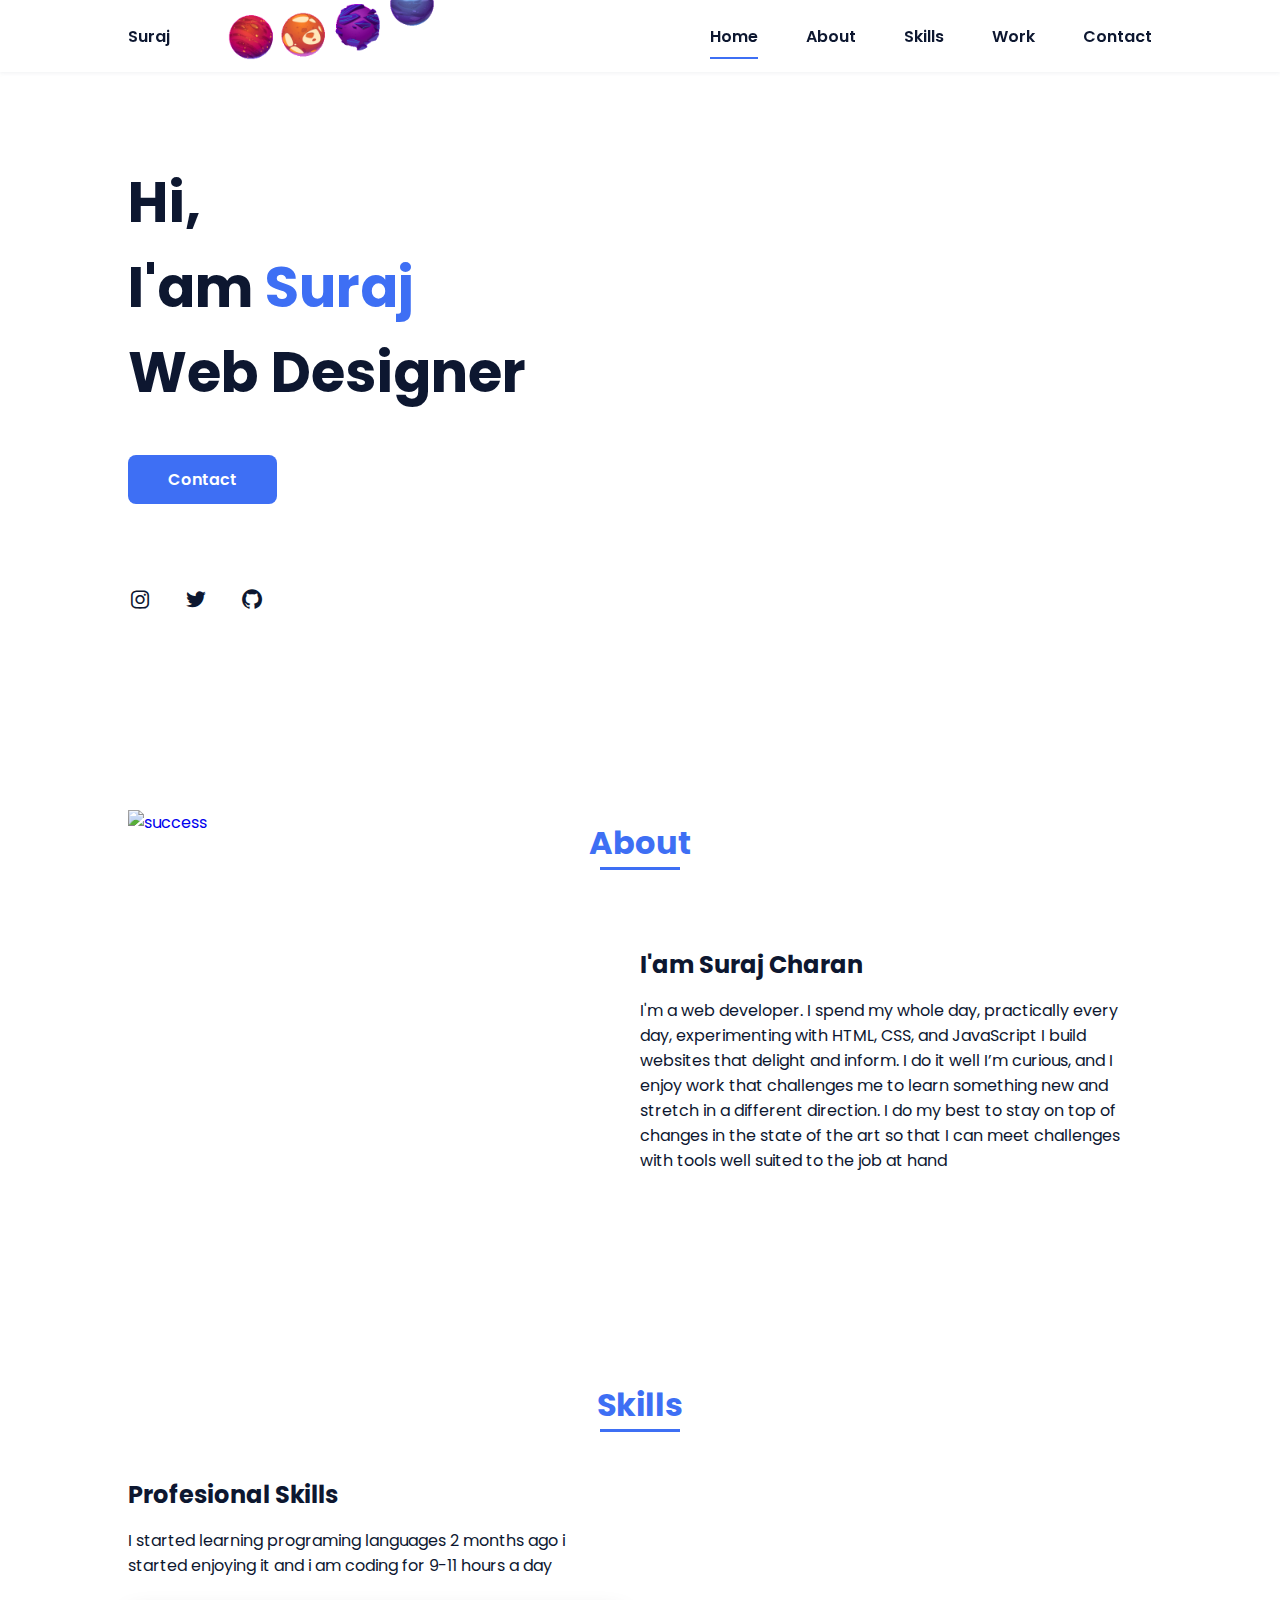
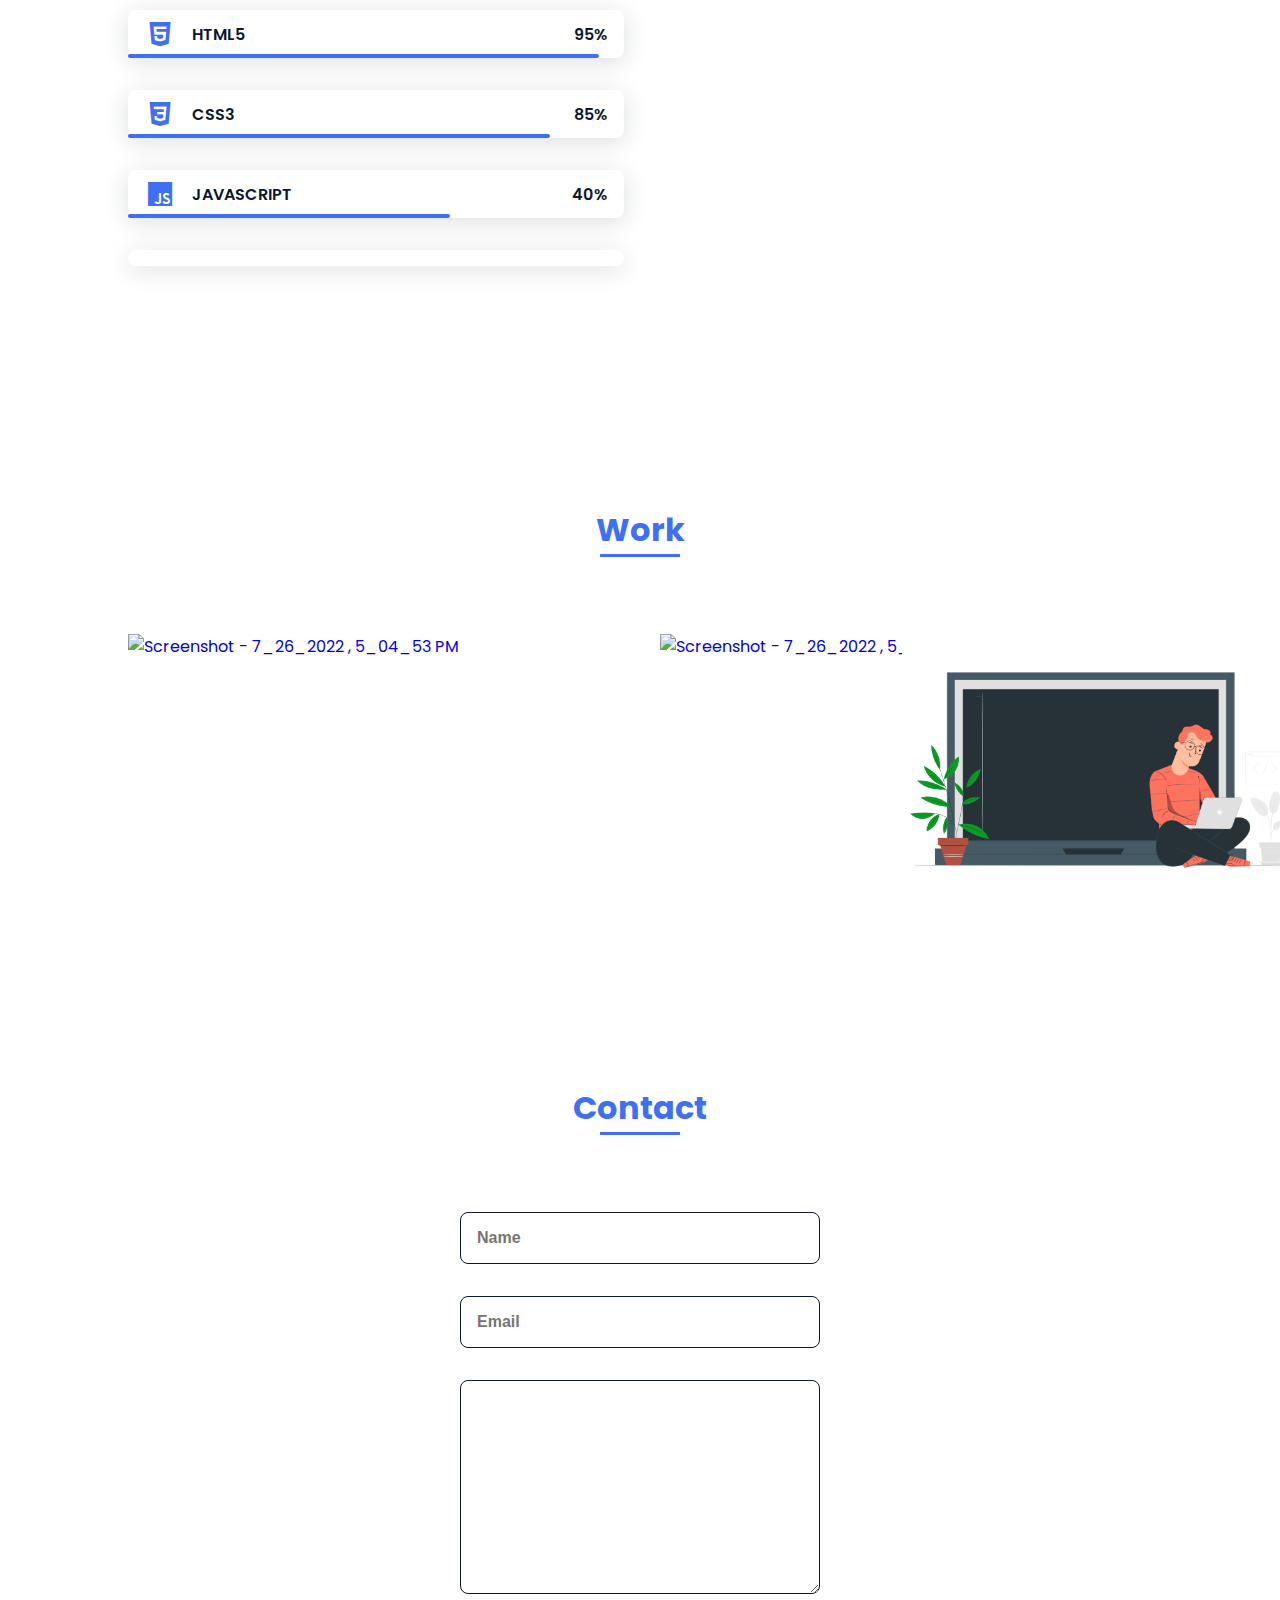
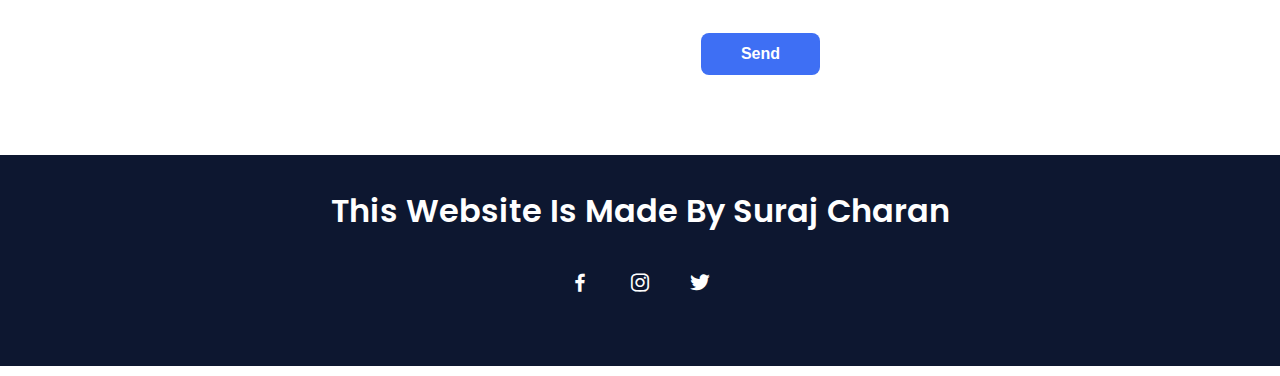
==== commit 0f6c6c3e: "Update index.html" ====
--- a/index.html
+++ b/index.html
@@ -242,7 +242,10 @@
        
         <script src="https://unpkg.com/scrollreveal"></script>
 
-    
-        <script src="assets/js/main.js"></script>
+    <script
+src='//in.fw-cdn.com/30521055/286948.js'
+chat='true'>
+</script>
+       
     </body>
 </html>
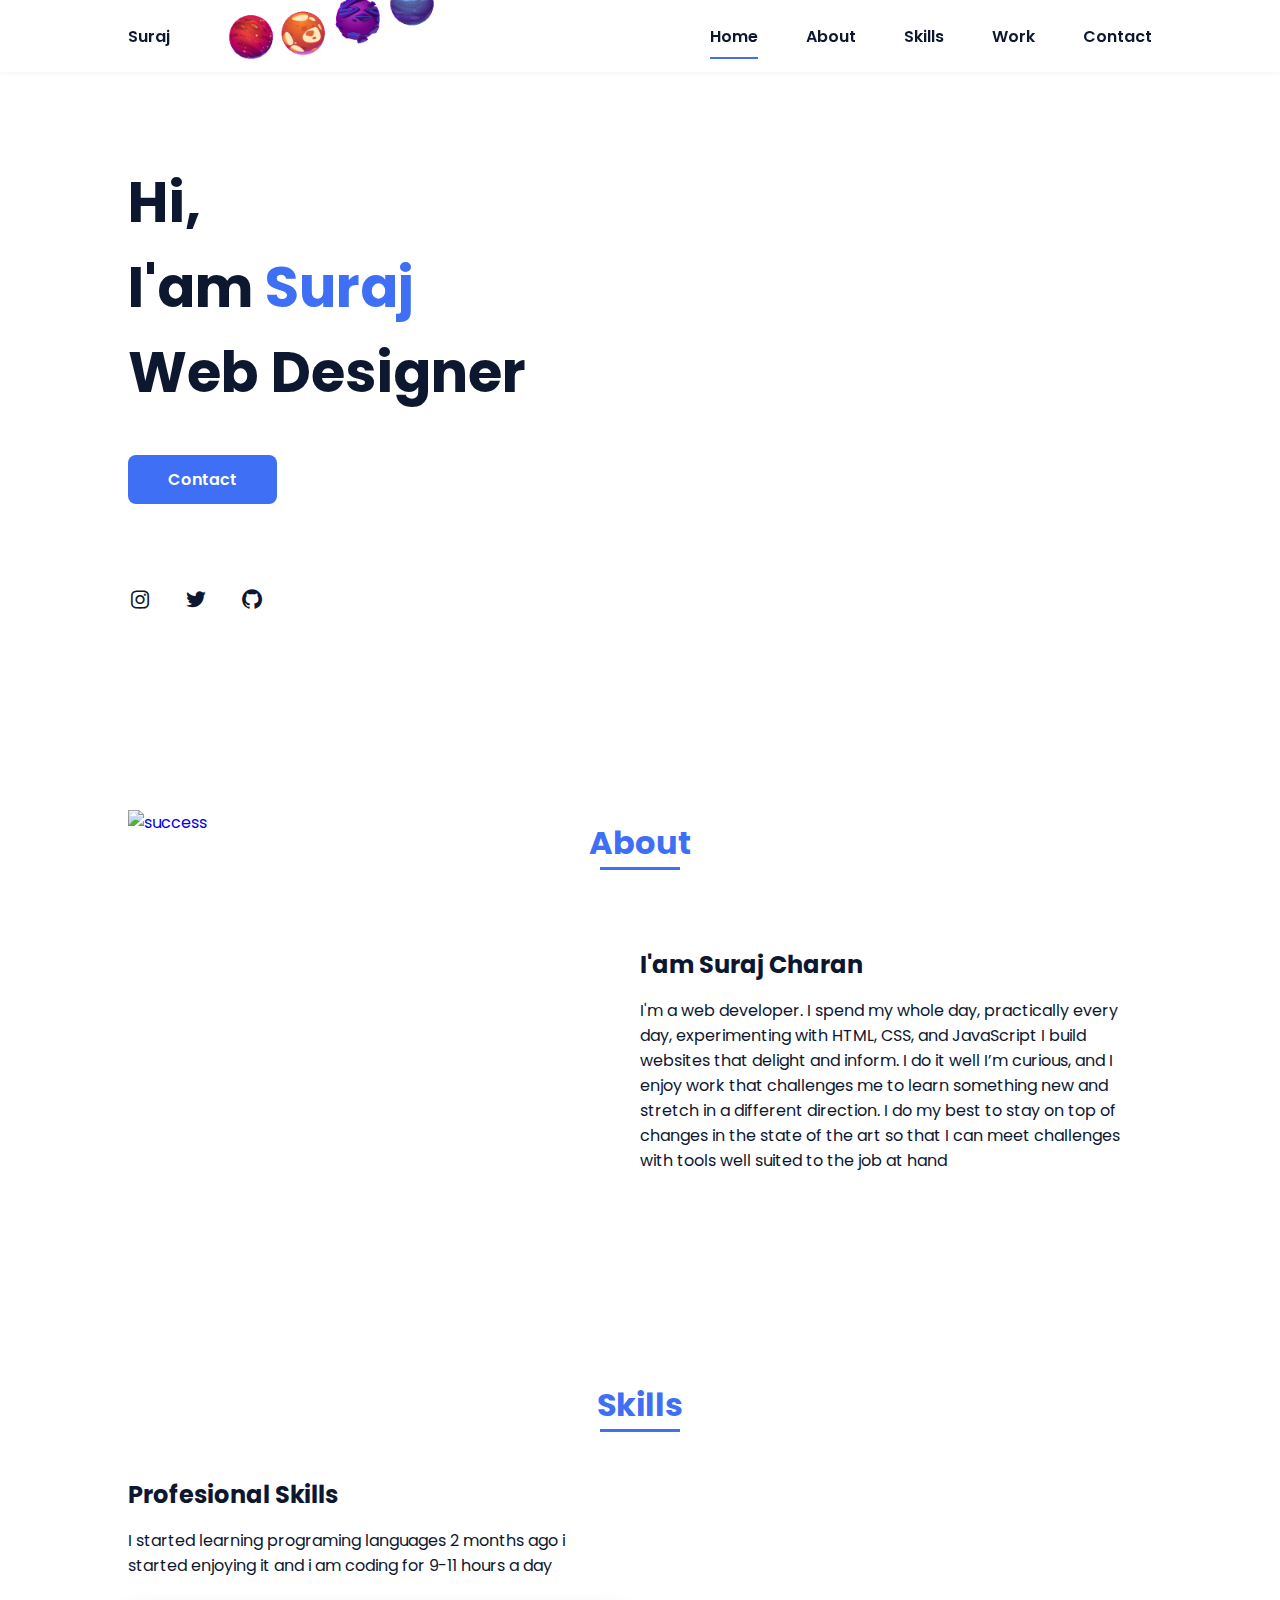
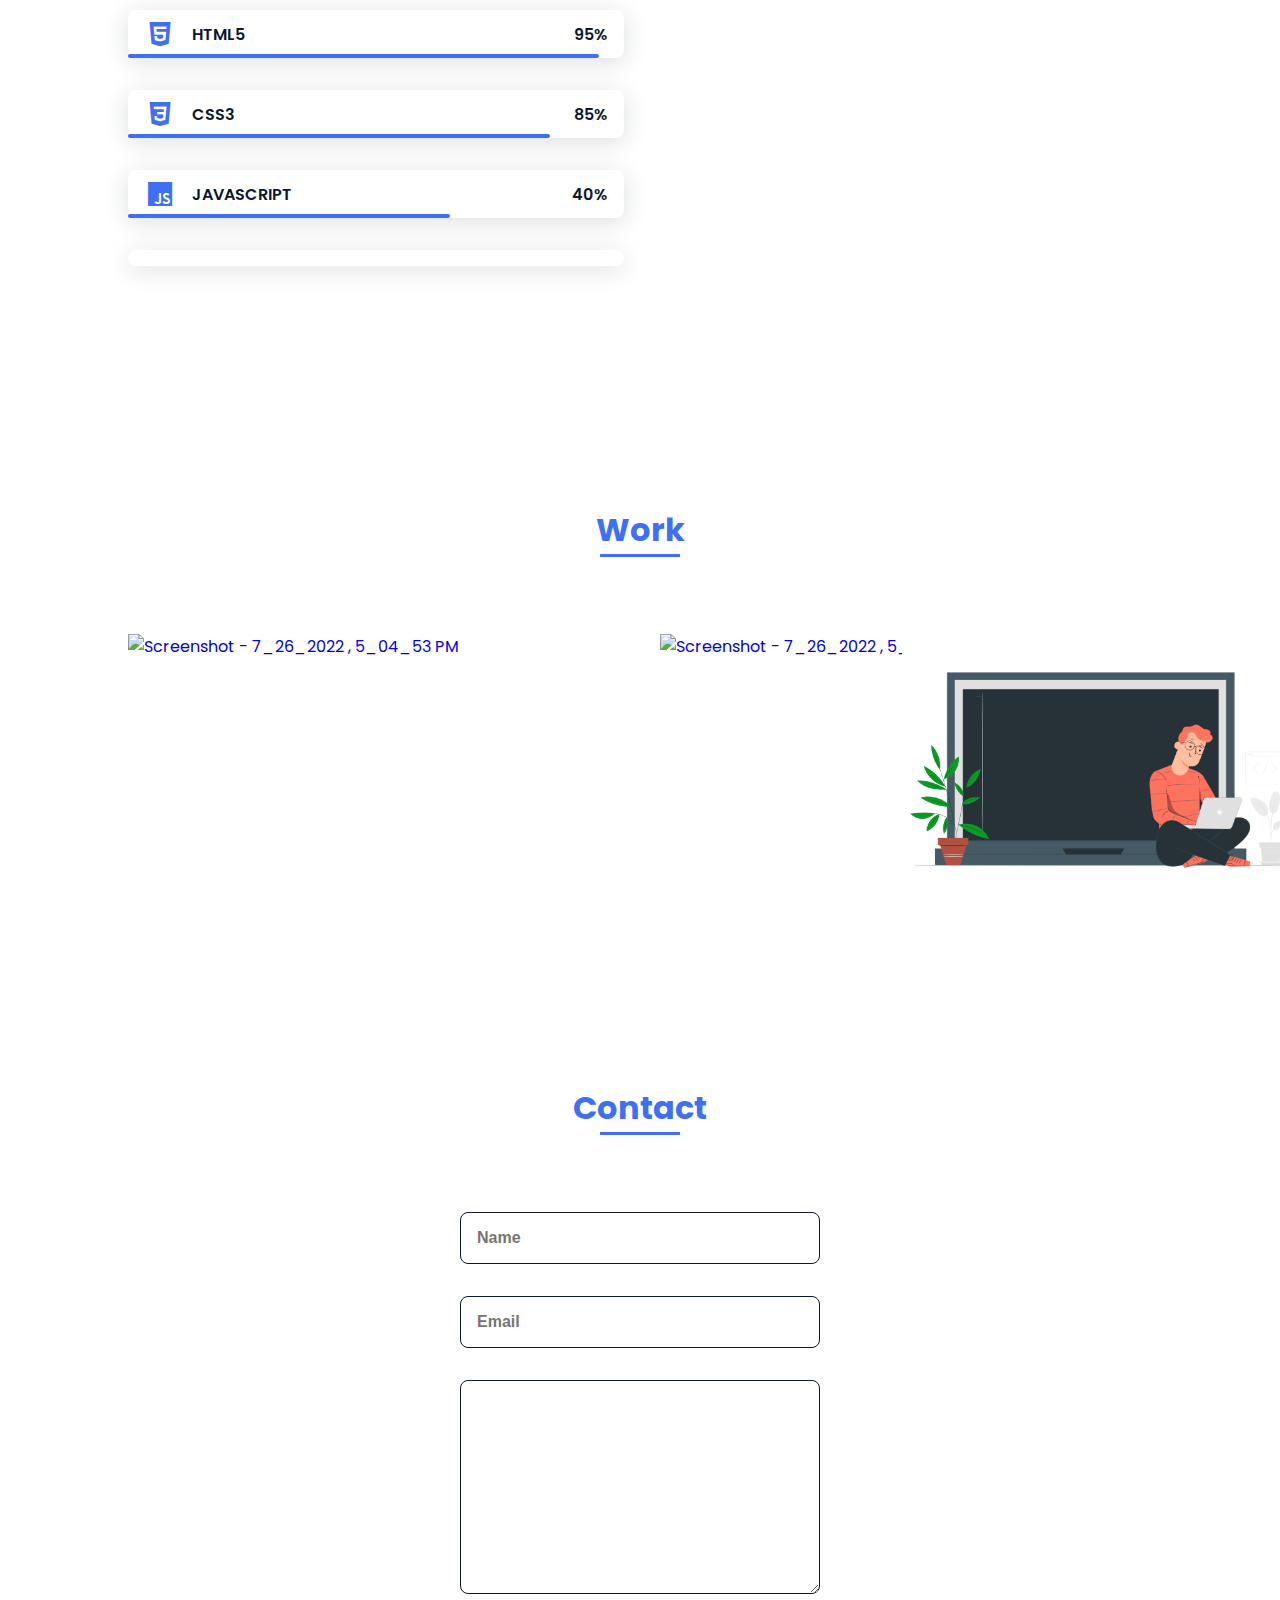
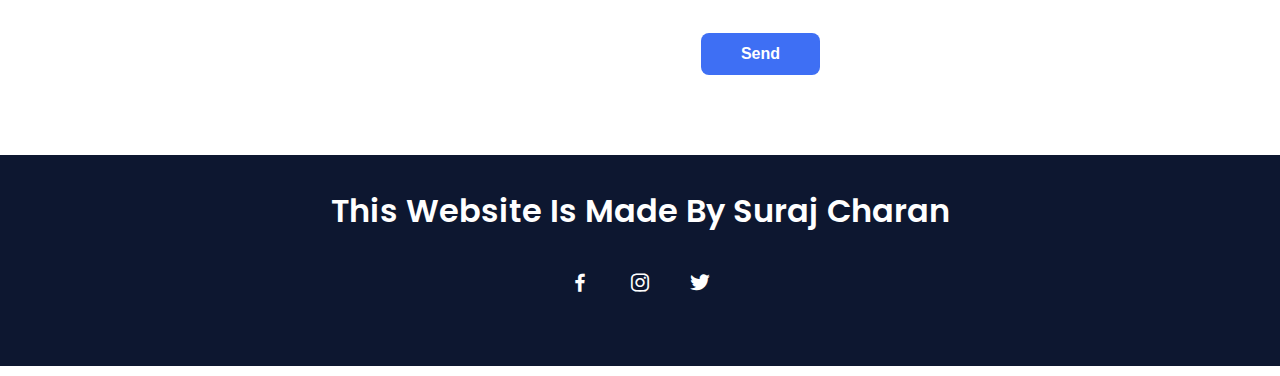
==== commit c3fa8135: "Update index.html" ====
--- a/index.html
+++ b/index.html
@@ -241,7 +241,8 @@
 
        
         <script src="https://unpkg.com/scrollreveal"></script>
-
+          
+        <script src="assets/js/main.js"></script>
     <script
 src='//in.fw-cdn.com/30521055/286948.js'
 chat='true'>
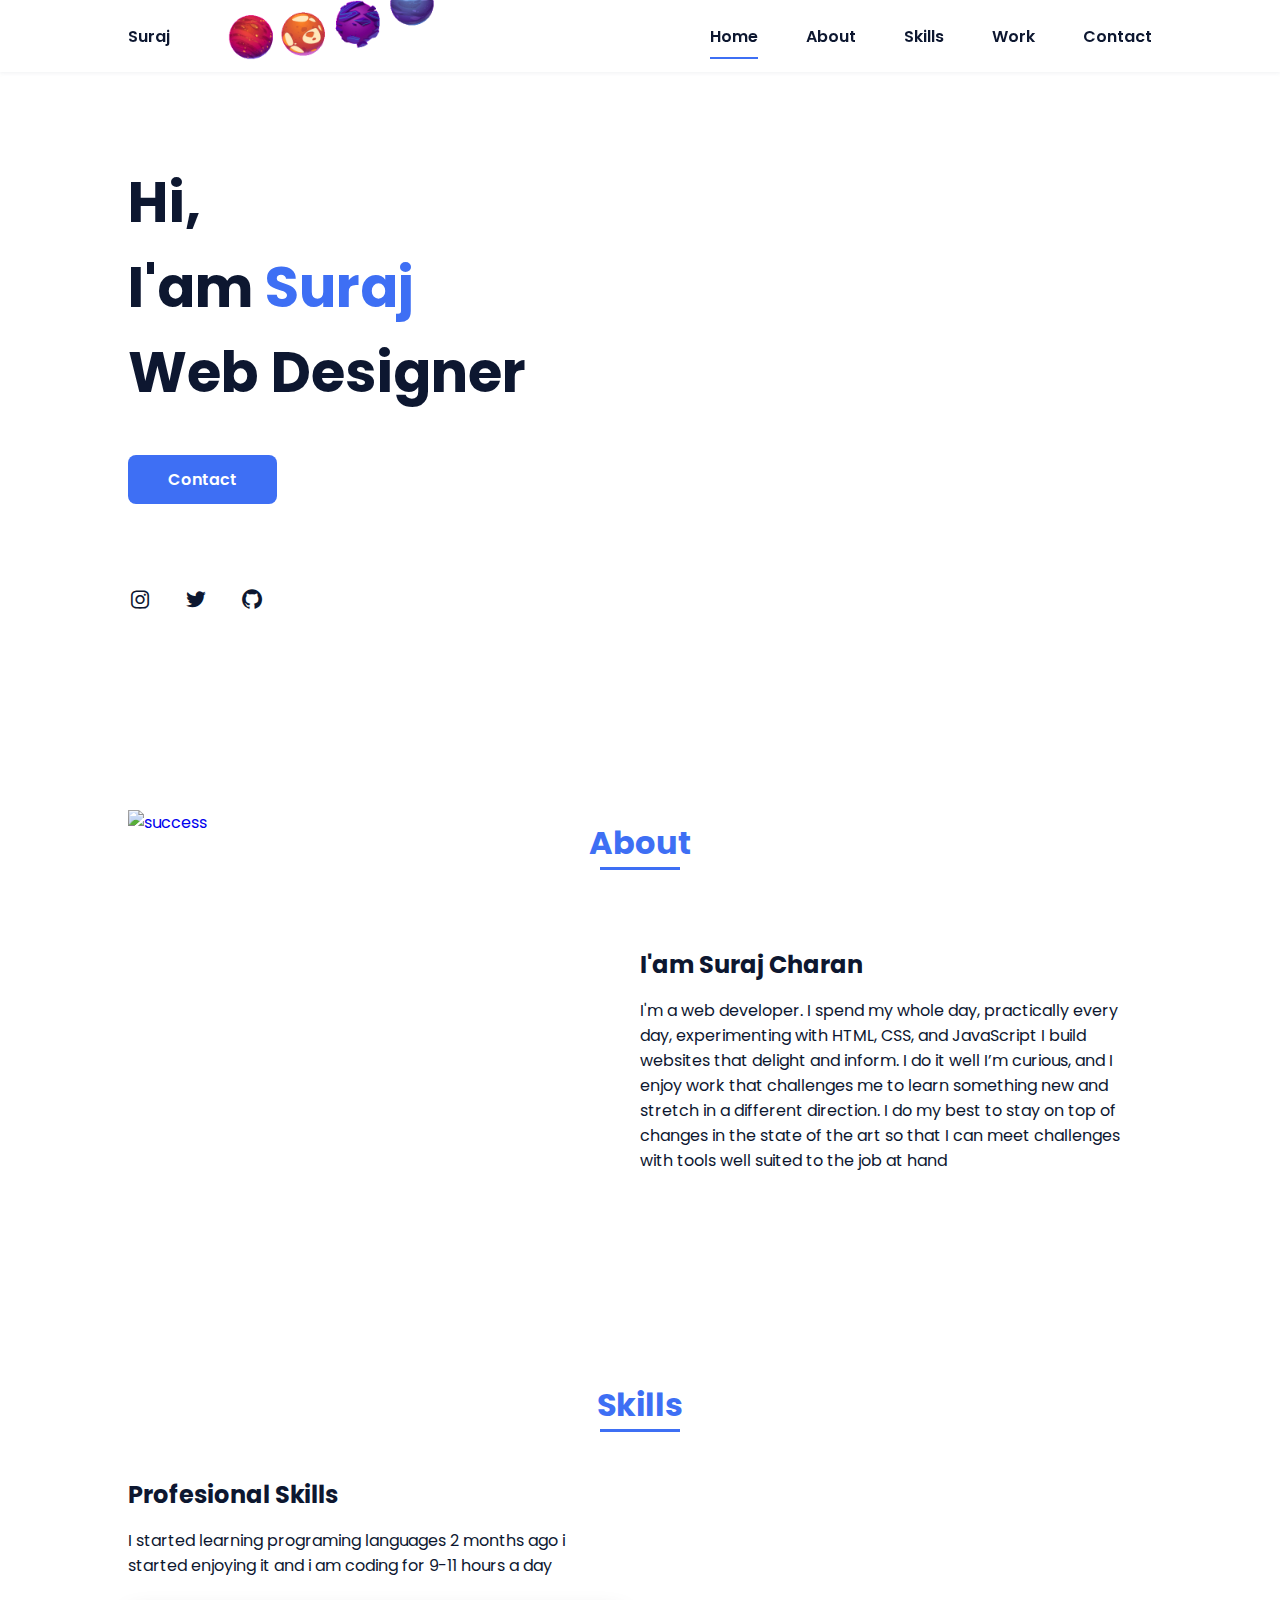
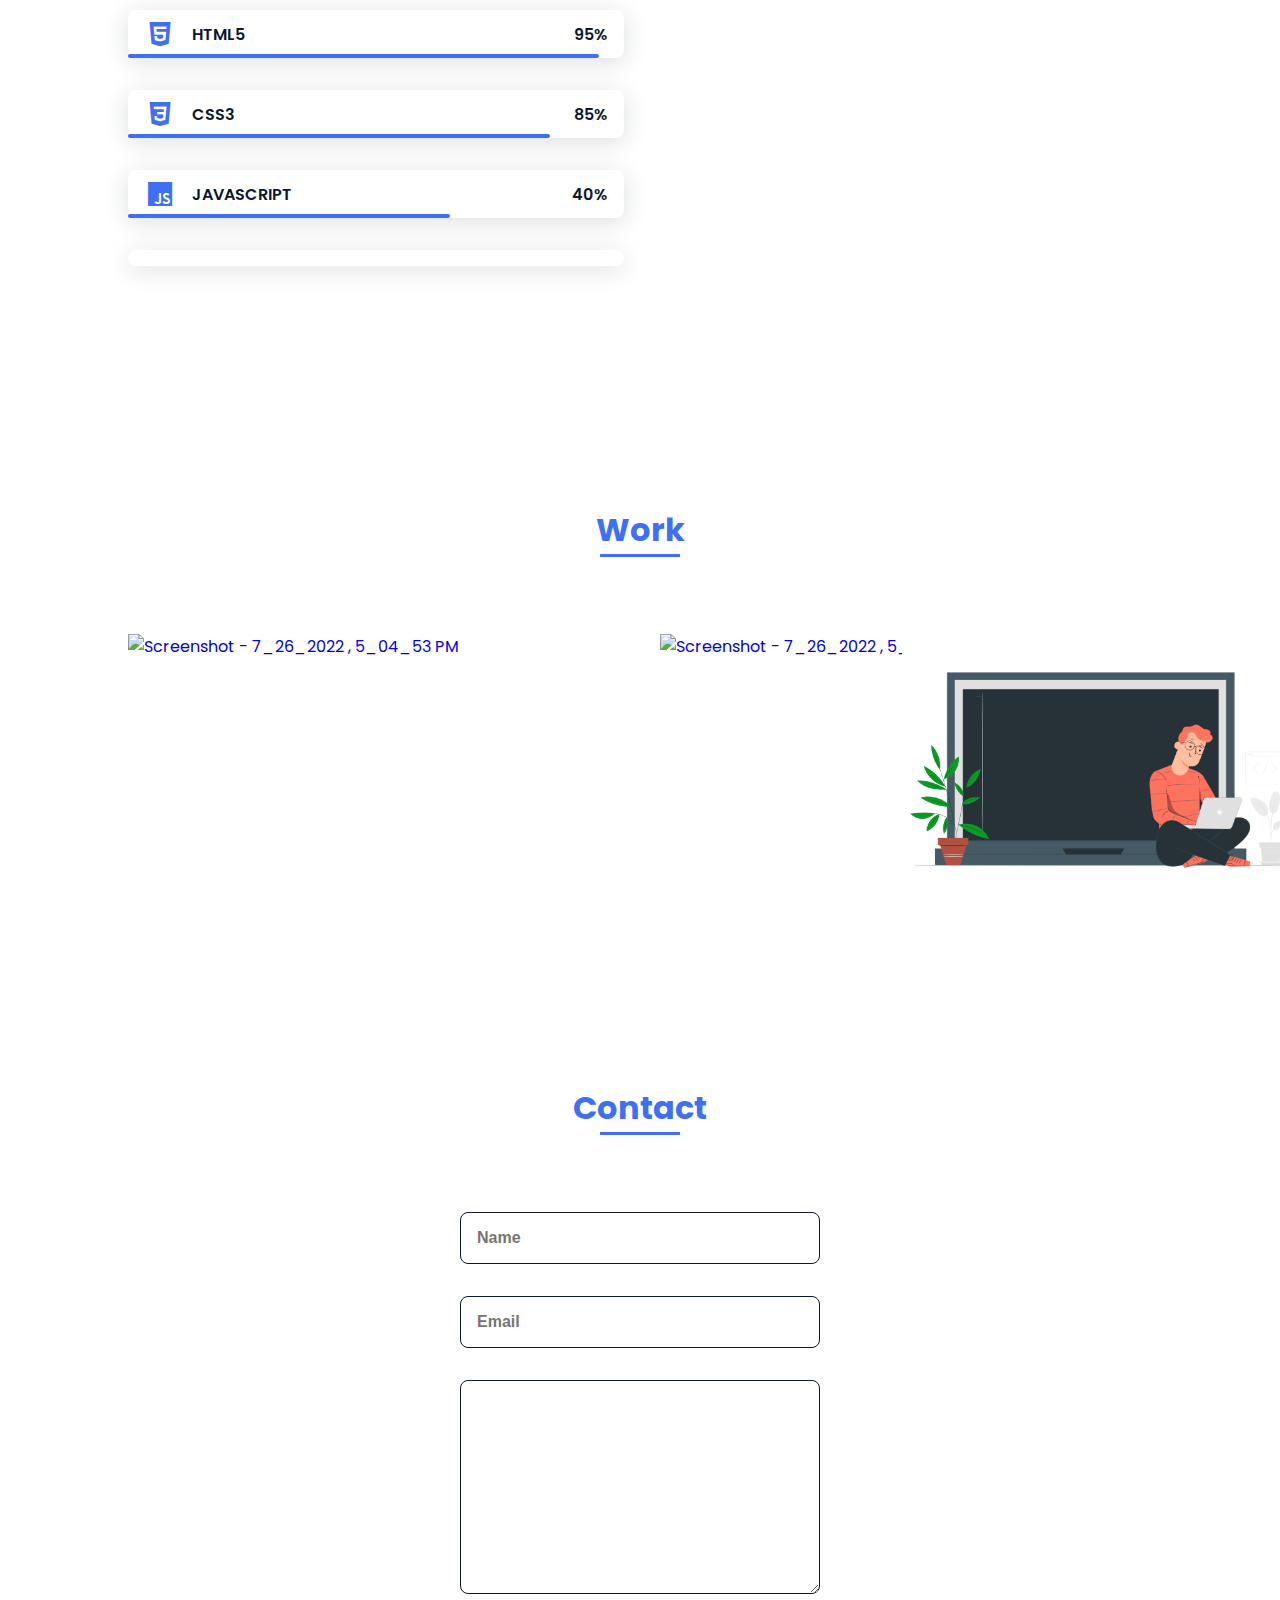
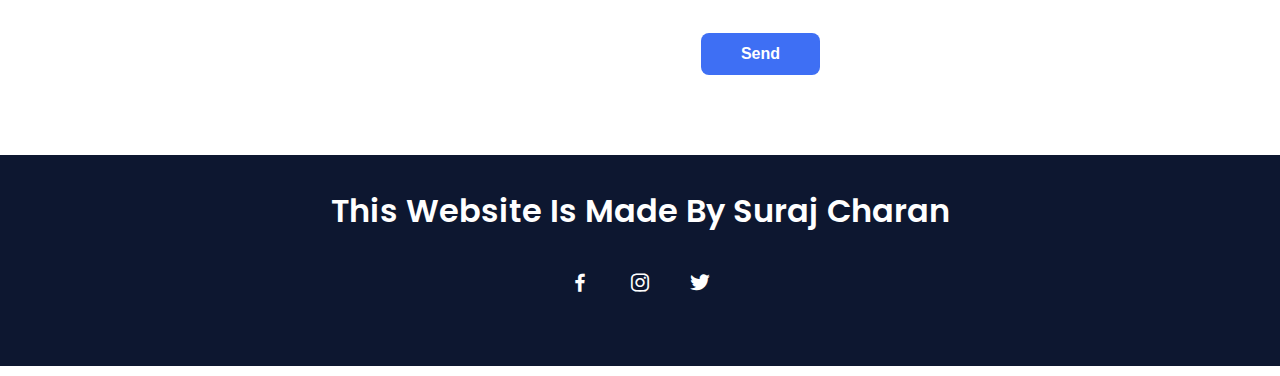
==== commit 8e705fee: "Update index.html" ====
--- a/index.html
+++ b/index.html
@@ -243,10 +243,7 @@
         <script src="https://unpkg.com/scrollreveal"></script>
           
         <script src="assets/js/main.js"></script>
-    <script
-src='//in.fw-cdn.com/30521055/286948.js'
-chat='true'>
-</script>
+     <script> (function (d, w, c) { if(!d.getElementById("spd-busns-spt")) { var n = d.getElementsByTagName('script')[0], s = d.createElement('script'); var loaded = false; s.id = "spd-busns-spt"; s.async = "async"; s.setAttribute("data-self-init", "false"); s.setAttribute("data-init-type", "opt"); s.src = 'https://cdn.in-freshbots.ai/assets/share/js/freshbots.min.js'; s.setAttribute("data-client", "1411900992b0de5ad5e37d3caa5fd26c7390c28a"); s.setAttribute("data-bot-hash", "99616318059ebcc7eaa76b54f5150b04448f7f05"); s.setAttribute("data-env", "prod"); s.setAttribute("data-region", "in"); if (c) { s.onreadystatechange = s.onload = function () { if (!loaded) { c(); } loaded = true; }; } n.parentNode.insertBefore(s, n); } }) (document, window, function () { Freshbots.initiateWidget({ autoInitChat: false, getClientParams: function () { return {"cstmr::eml":"","cstmr::phn":"","cstmr::nm":""}; } }, function(successResponse) { }, function(errorResponse) { }); }); </script>
        
     </body>
 </html>
